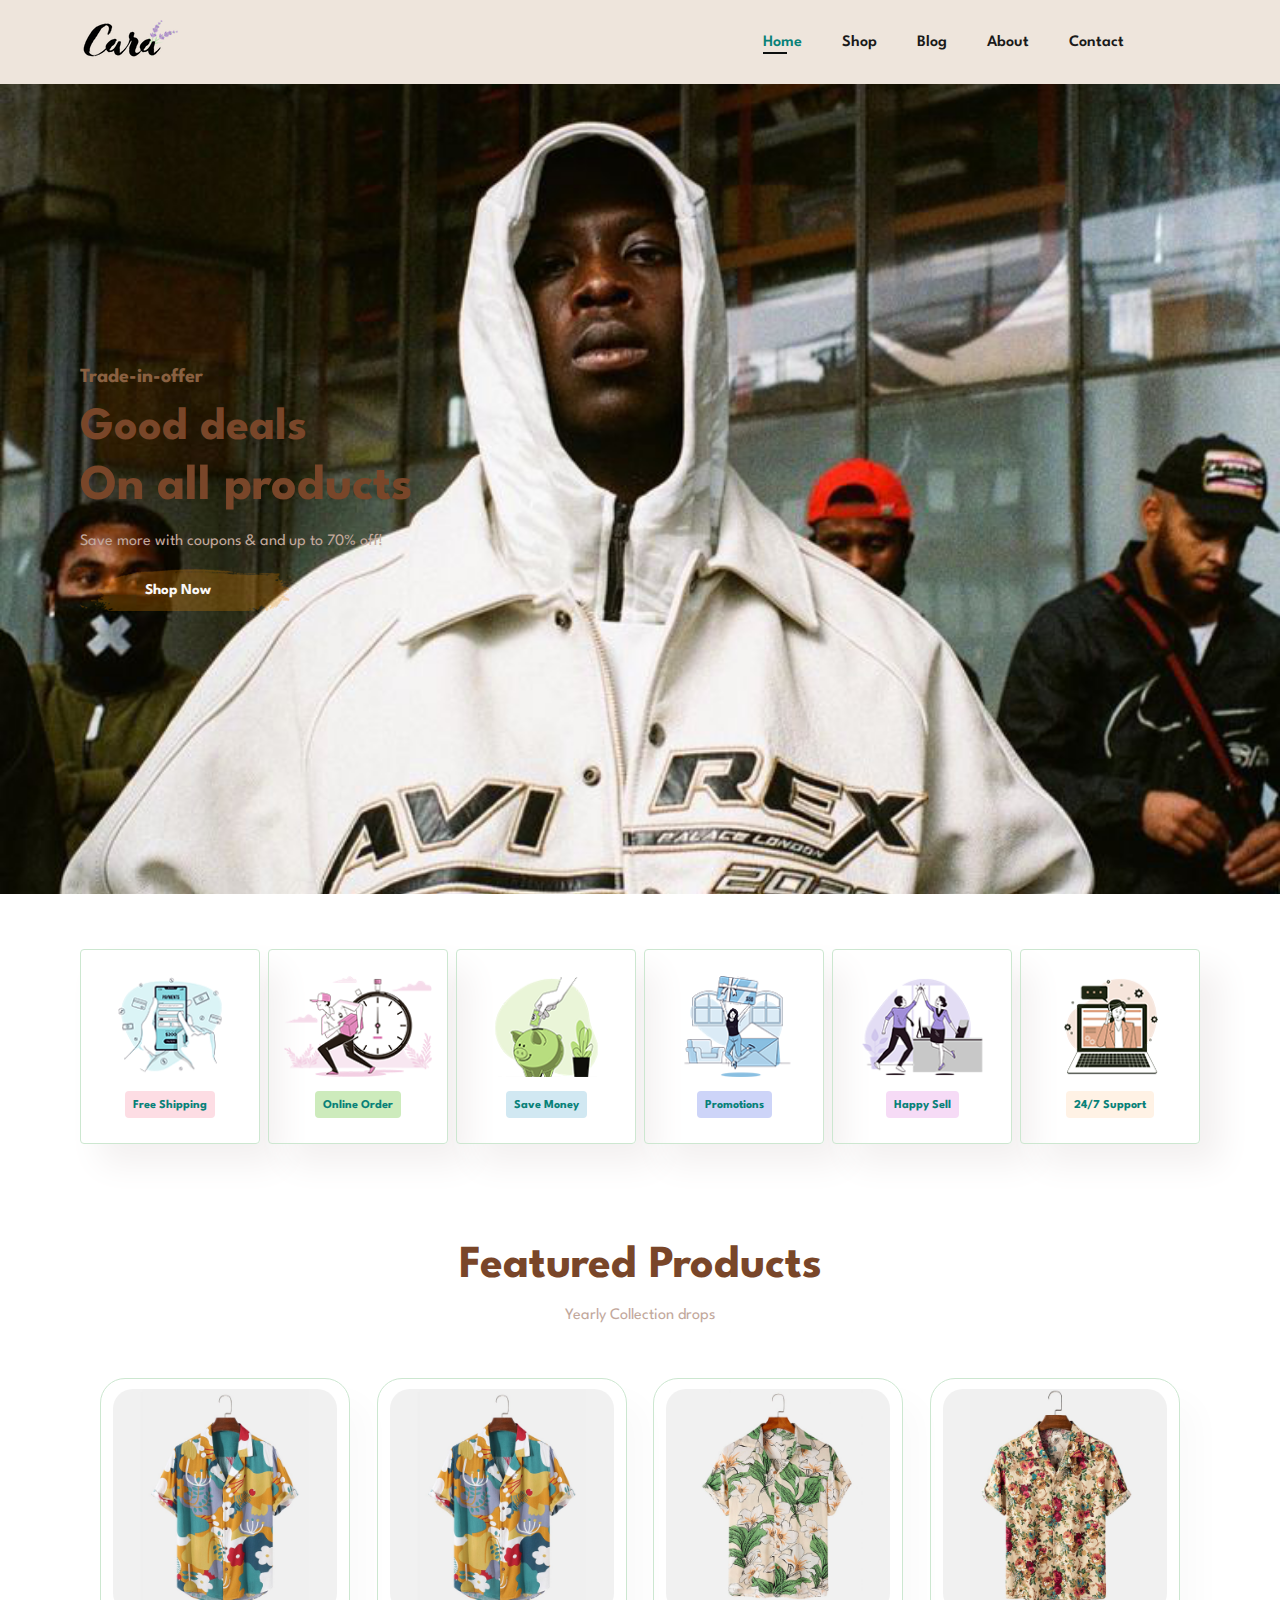
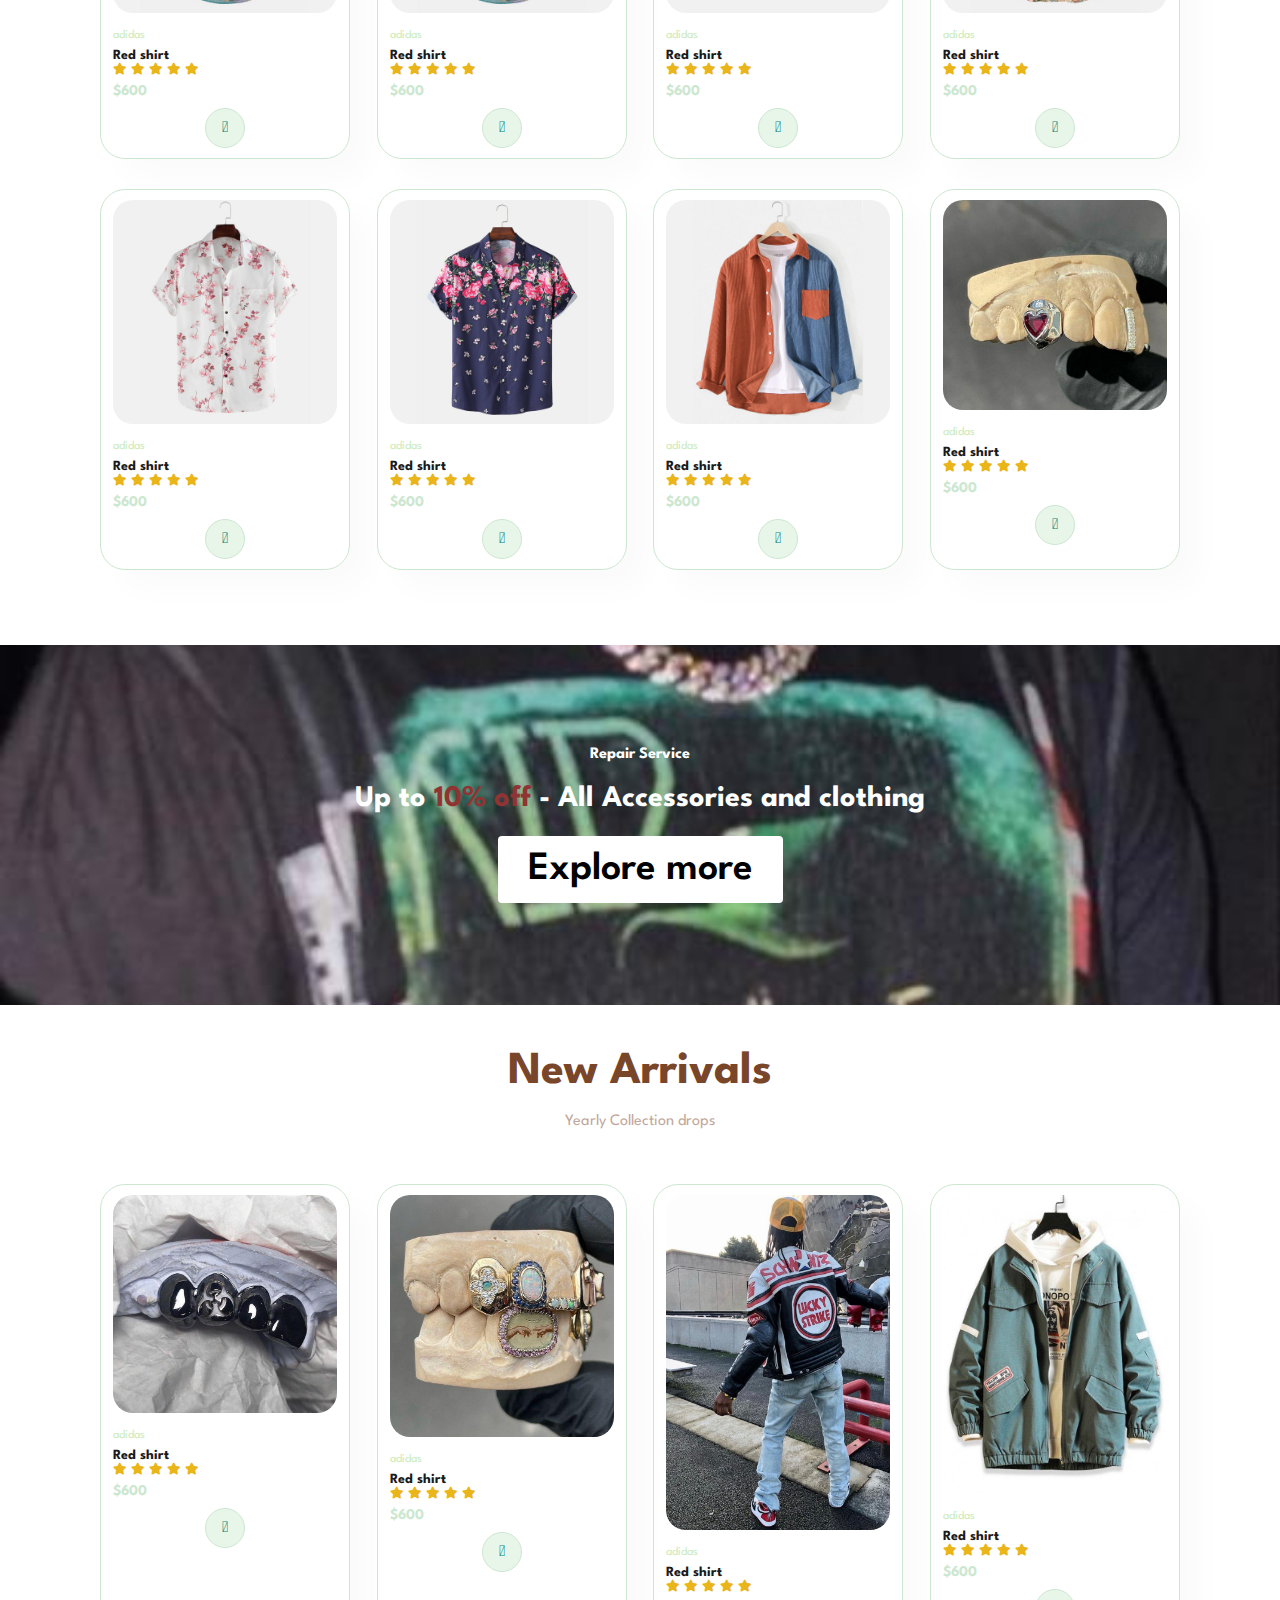
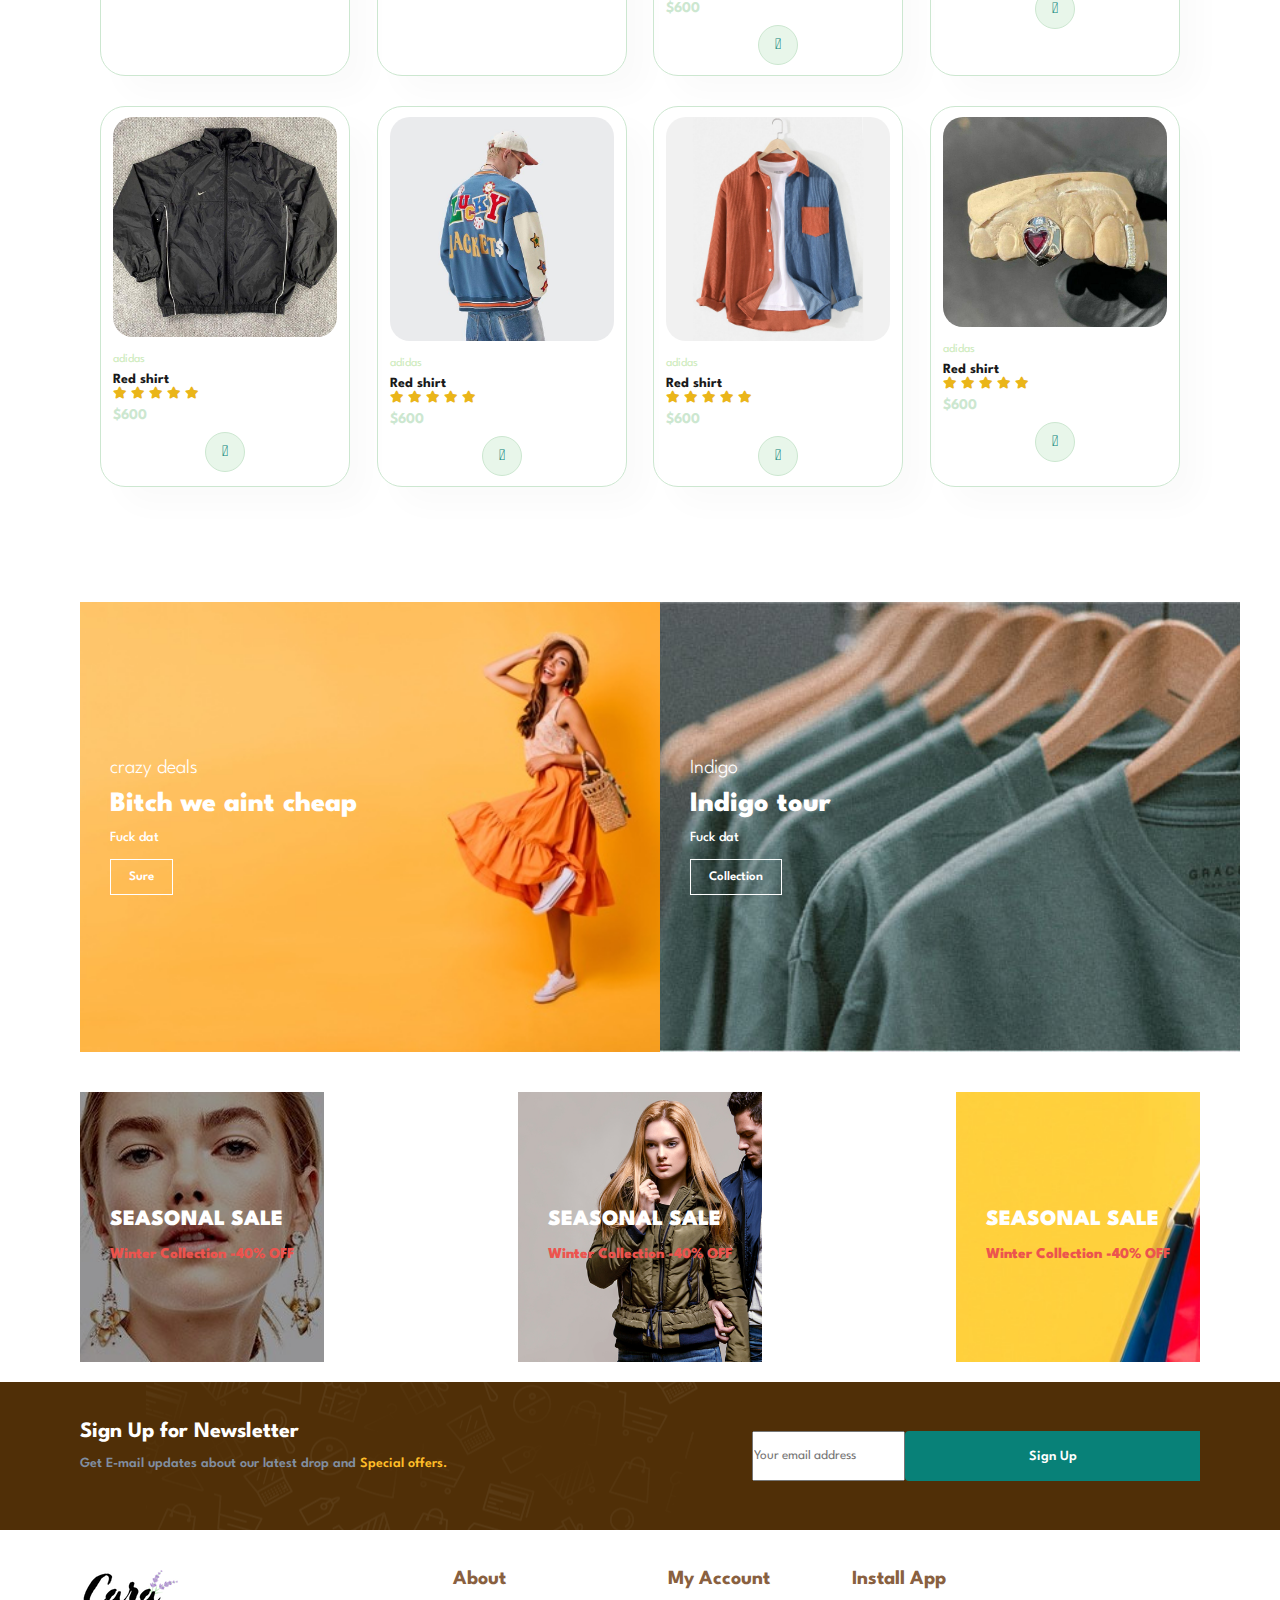
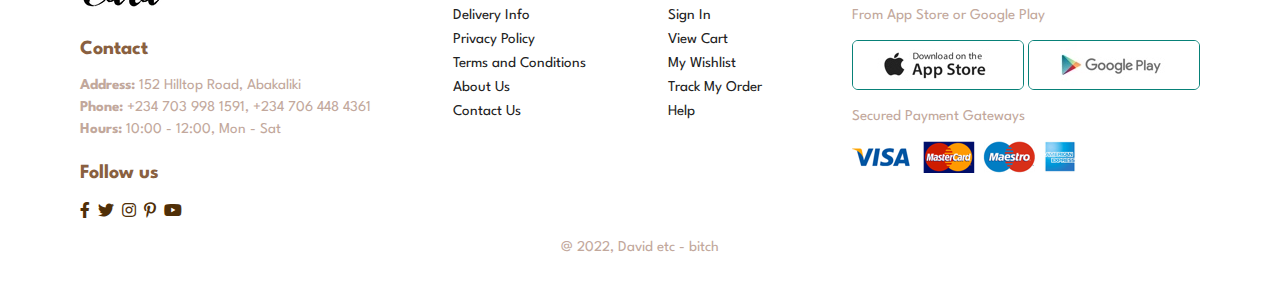
==== index.html @ c25cd3a6 "Add files via upload" ====
<!DOCTYPE html>
<html lang="en">

<head>
<meta charset="UTF-8">
<meta http-equiv="X-UA-Compatible" content="IE=edge">
<meta name="viewport" content="width=device-width, initial-scale=1.0">
<title>Gangstar Ecommmerce</title>
<link rel="stylesheet" href="https://pro.fontawesome.com/releases/v5.10.0/css/all.css" />

<link rel="stylesheet" href="style.css">
</head>

<body>

<section id="header">
    <a href="#"><img src="img/logo.png" class="logo" alt=""></a>

    <div>
        <ul id="navbar">
            <li><a class="active" href="index.html">Home</a></li>
            <li><a href="shop.html">Shop</a></li>
            <li><a href="blog.html">Blog</a></li>
            <li><a href="about.html">About</a></li>
            <li><a href="contact.html">Contact</a></li>
            <li><a href="cart.html"><i class="far fa-shopping-bag"></i></a></li>
            <a href="lg-bag" id="close"><i class="far fa-times"></i></a>
        </ul>
    </div>
    <div id="mobile">
        <a href="cart.html"><i class="far fa-shopping-bag"></i></a>
        <i id="bar" class="fas fa-outdent"></i>
    </div>
</section>

<section id="hero">
    <h4>Trade-in-offer</h4>
    <h2>Good deals</h2>
    <h1>On all products</h1>
    <p>Save more with coupons & and up to 70% off!</p>
    <button>Shop Now</button>
</section>

<section id="feature" class="section-p1">
    <div class="fe-box">
    <img src="img/features/f1.png" alt="">
        <h6>Free Shipping</h6>
    </div>
    <div class="fe-box">
        <img src="img/features/f2.png" alt="">
            <h6>Online Order</h6>
        </div>
        <div class="fe-box">
            <img src="img/features/f3.png" alt="">
                <h6>Save Money</h6>
            </div>
            <div class="fe-box">
                <img src="img/features/f4.png" alt="">
                    <h6>Promotions</h6>
                </div>
                <div class="fe-box">
                    <img src="img/features/f5.png" alt="">
                        <h6>Happy Sell</h6>
                    </div>
                    <div class="fe-box">
                        <img src="img/features/f6.png" alt="">
                            <h6>24/7 Support</h6>
                        </div>
                    
</section>

<section id="product1"  class="section-p1">
    <h2>Featured Products</h2>
    <p>Yearly Collection drops</p>
    <div class="pro-container">
        <div class="pro">
            <img src="img/products/f1.jpg" alt="">
            <div class="des">
                <span>adidas</span>
                <h5>Red shirt</h5>
                <div class="star">
                    <i class="fas fa-star"></i>
                    <i class="fas fa-star"></i>
                    <i class="fas fa-star"></i>
                    <i class="fas fa-star"></i>
                    <i class="fas fa-star"></i>
                </div>
                <h4>$600</h4>
            </div>
            <a href="#"><i class="fal fa-shopping-cart cart"></i></a>
        </div>
        <div class="pro">
            <img src="img/products/f1.jpg" alt="">
            <div class="des">
                <span>adidas</span>
                <h5>Red shirt</h5>
                <div class="star">
                    <i class="fas fa-star"></i>
                    <i class="fas fa-star"></i>
                    <i class="fas fa-star"></i>
                    <i class="fas fa-star"></i>
                    <i class="fas fa-star"></i>
                </div>
                <h4>$600</h4>
            </div>
            <a href="#"><i class="fal fa-shopping-cart cart"></i></a>
        </div>
        <div class="pro">
            <img src="img/products/f2.jpg" alt="">
            <div class="des">
                <span>adidas</span>
                <h5>Red shirt</h5>
                <div class="star">
                    <i class="fas fa-star"></i>
                    <i class="fas fa-star"></i>
                    <i class="fas fa-star"></i>
                    <i class="fas fa-star"></i>
                    <i class="fas fa-star"></i>
                </div>
                <h4>$600</h4>
            </div>
            <a href="#"><i class="fal fa-shopping-cart cart"></i></a>
        </div>
        <div class="pro">
            <img src="img/products/f3.jpg" alt="">
            <div class="des">
                <span>adidas</span>
                <h5>Red shirt</h5>
                <div class="star">
                    <i class="fas fa-star"></i>
                    <i class="fas fa-star"></i>
                    <i class="fas fa-star"></i>
                    <i class="fas fa-star"></i>
                    <i class="fas fa-star"></i>
                </div>
                <h4>$600</h4>
            </div>
            <a href="#"><i class="fal fa-shopping-cart cart"></i></a>
        </div>
        <div class="pro">
            <img src="img/products/f4.jpg" alt="">
            <div class="des">
                <span>adidas</span>
                <h5>Red shirt</h5>
                <div class="star">
                    <i class="fas fa-star"></i>
                    <i class="fas fa-star"></i>
                    <i class="fas fa-star"></i>
                    <i class="fas fa-star"></i>
                    <i class="fas fa-star"></i>
                </div>
                <h4>$600</h4>
            </div>
            <a href="#"><i class="fal fa-shopping-cart cart"></i></a>
        </div>
        <div class="pro">
            <img src="img/products/f5.jpg" alt="">
            <div class="des">
                <span>adidas</span>
                <h5>Red shirt</h5>
                <div class="star">
                    <i class="fas fa-star"></i>
                    <i class="fas fa-star"></i>
                    <i class="fas fa-star"></i>
                    <i class="fas fa-star"></i>
                    <i class="fas fa-star"></i>
                </div>
                <h4>$600</h4>
            </div>
            <a href="#"><i class="fal fa-shopping-cart cart"></i></a>
        </div>
        <div class="pro">
            <img src="img/products/f6.jpg" alt="">
            <div class="des">
                <span>adidas</span>
                <h5>Red shirt</h5>
                <div class="star">
                    <i class="fas fa-star"></i>
                    <i class="fas fa-star"></i>
                    <i class="fas fa-star"></i>
                    <i class="fas fa-star"></i>
                    <i class="fas fa-star"></i>
                </div>
                <h4>$600</h4>
            </div>
            <a href="#"><i class="fal fa-shopping-cart cart"></i></a>
        </div>
        <div class="pro">
            <img src="img/products/jew-3.jpg" alt="">
            <div class="des">
                <span>adidas</span>
                <h5>Red shirt</h5>
                <div class="star">
                    <i class="fas fa-star"></i>
                    <i class="fas fa-star"></i>
                    <i class="fas fa-star"></i>
                    <i class="fas fa-star"></i>
                    <i class="fas fa-star"></i>
                </div>
                <h4>$600</h4>
            </div>
            <a href="#"><i class="fal fa-shopping-cart cart"></i></a>
        </div>
    </div>
</section>

<section id="banner" class="section-m1">
<h4>Repair Service</h4>
<h2>Up to <span>10% off</span> - All Accessories and clothing</h2>
<button class="normal">Explore more</button>
</section>

<section id="product1"  class="section-p1">
    <h2>New Arrivals</h2>
    <p>Yearly Collection drops</p>
    <div class="pro-container">
        <div class="pro">
            <img src="img/products/jew-4.jpg" alt="">
            <div class="des">
                <span>adidas</span>
                <h5>Red shirt</h5>
                <div class="star">
                    <i class="fas fa-star"></i>
                    <i class="fas fa-star"></i>
                    <i class="fas fa-star"></i>
                    <i class="fas fa-star"></i>
                    <i class="fas fa-star"></i>
                </div>
                <h4>$600</h4>
            </div>
            <a href="#"><i class="fal fa-shopping-cart cart"></i></a>
        </div>
        <div class="pro">
            <img src="img/products/jew-5.jpg" alt="">
            <div class="des">
                <span>adidas</span>
                <h5>Red shirt</h5>
                <div class="star">
                    <i class="fas fa-star"></i>
                    <i class="fas fa-star"></i>
                    <i class="fas fa-star"></i>
                    <i class="fas fa-star"></i>
                    <i class="fas fa-star"></i>
                </div>
                <h4>$600</h4>
            </div>
            <a href="#"><i class="fal fa-shopping-cart cart"></i></a>
        </div>
        <div class="pro">
            <img src="img/products/jacket-2.jpeg" alt="">
            <div class="des">
                <span>adidas</span>
                <h5>Red shirt</h5>
                <div class="star">
                    <i class="fas fa-star"></i>
                    <i class="fas fa-star"></i>
                    <i class="fas fa-star"></i>
                    <i class="fas fa-star"></i>
                    <i class="fas fa-star"></i>
                </div>
                <h4>$600</h4>
            </div>
            <a href="#"><i class="fal fa-shopping-cart cart"></i></a>
        </div>
        <div class="pro">
            <img src="img/products/jacket-3.jpeg" alt="">
            <div class="des">
                <span>adidas</span>
                <h5>Red shirt</h5>
                <div class="star">
                    <i class="fas fa-star"></i>
                    <i class="fas fa-star"></i>
                    <i class="fas fa-star"></i>
                    <i class="fas fa-star"></i>
                    <i class="fas fa-star"></i>
                </div>
                <h4>$600</h4>
            </div>
            <a href="#"><i class="fal fa-shopping-cart cart"></i></a>
        </div>
        <div class="pro">
            <img src="img/products/jacket-4.jpeg" alt="">
            <div class="des">
                <span>adidas</span>
                <h5>Red shirt</h5>
                <div class="star">
                    <i class="fas fa-star"></i>
                    <i class="fas fa-star"></i>
                    <i class="fas fa-star"></i>
                    <i class="fas fa-star"></i>
                    <i class="fas fa-star"></i>
                </div>
                <h4>$600</h4>
            </div>
            <a href="#"><i class="fal fa-shopping-cart cart"></i></a>
        </div>
        <div class="pro">
            <img src="img/products/jacket-5.jpeg" alt="">
            <div class="des">
                <span>adidas</span>
                <h5>Red shirt</h5>
                <div class="star">
                    <i class="fas fa-star"></i>
                    <i class="fas fa-star"></i>
                    <i class="fas fa-star"></i>
                    <i class="fas fa-star"></i>
                    <i class="fas fa-star"></i>
                </div>
                <h4>$600</h4>
            </div>
            <a href="#"><i class="fal fa-shopping-cart cart"></i></a>
        </div>
        <div class="pro">
            <img src="img/products/f6.jpg" alt="">
            <div class="des">
                <span>adidas</span>
                <h5>Red shirt</h5>
                <div class="star">
                    <i class="fas fa-star"></i>
                    <i class="fas fa-star"></i>
                    <i class="fas fa-star"></i>
                    <i class="fas fa-star"></i>
                    <i class="fas fa-star"></i>
                </div>
                <h4>$600</h4>
            </div>
            <a href="#"><i class="fal fa-shopping-cart cart"></i></a>
        </div>
        <div class="pro">
            <img src="img/products/jew-3.jpg" alt="">
            <div class="des">
                <span>adidas</span>
                <h5>Red shirt</h5>
                <div class="star">
                    <i class="fas fa-star"></i>
                    <i class="fas fa-star"></i>
                    <i class="fas fa-star"></i>
                    <i class="fas fa-star"></i>
                    <i class="fas fa-star"></i>
                </div>
                <h4>$600</h4>
            </div>
            <a href="#"><i class="fal fa-shopping-cart cart"></i></a>
        </div>
    </div>
</section>

<section id="sm-banner" class="section-p1">
<div class="banner-box">
    <h4>crazy deals</h4>
    <h2>Bitch we aint cheap</h2>
    <span>Fuck dat</span>
    <button class="white">Sure</button>
</div>
<div class="banner-box banner-box2">
    <h4>Indigo</h4>
    <h2>Indigo tour </h2>
    <span>Fuck dat</span>
    <button class="white">Collection</button>
</div>
</section>

<section id="banner3">
    <div class="banner-box">
        <h2>SEASONAL SALE</h2>
        <h3>Winter Collection -40% OFF</h3>
    </div>
    <div class="banner-box banner-box2">
        <h2>SEASONAL SALE</h2>
        <h3>Winter Collection -40% OFF</h3>
    </div>
    <div class="banner-box banner-box3">
        <h2>SEASONAL SALE</h2>
        <h3>Winter Collection -40% OFF</h3>
    </div>
</section>

<section id="newsletter" class="section-p1 section-m1">
<div class="newstext">
    <h4>Sign Up for Newsletter</h4>
    <p>Get E-mail updates about our latest drop and <span>Special offers.</span></p>
</div>
<div class="form">
   <input type="text" placeholder="Your email address">
   <button class="normal">Sign Up</button>
</div>
</section>

<footer class="section-p1">
<div class="col">
    <img class="logo" src="img/logo.png" alt="">
    <h4>Contact</h4>
    <p><strong>Address: </strong> 152 Hilltop Road, Abakaliki</p>
    <p><strong>Phone: </strong>+234 703 998 1591, +234 706 448 4361</p>
    <p><strong>Hours: </strong> 10:00 - 12:00, Mon - Sat</p>
    <div class="follow">
        <h4>Follow us</h4>
        <div class="icon">
            <i class="fab fa-facebook-f"></i>
            <i class="fab fa-twitter"></i>
            <i class="fab fa-instagram"></i>
            <i class="fab fa-pinterest-p"></i>
            <i class="fab fa-youtube"></i>
        </div>
    </div>
</div>

<div class="col">
    <h4>About</h4>
    <a href="#">Delivery Info</a>
    <a href="#">Privacy Policy</a>
    <a href="#">Terms and Conditions</a>
    <a href="#">About Us</a>
    <a href="#">Contact Us</a>
</div>

<div class="col">
    <h4>My Account</h4>
    <a href="#">Sign In</a>
    <a href="#">View Cart</a>
    <a href="#">My Wishlist</a>
    <a href="#">Track My Order</a>
    <a href="#">Help</a>
</div>

<div class="col install">
    <h4>Install App</h4>
    <p>From App Store or Google Play</p>
    <div class="row">
        <img src="img/pay/app.jpg" alt="">
        <img src="img/pay/play.jpg" alt="">
    </div>
    <p>Secured Payment Gateways </p>
    <img src="img/pay/pay.png" alt="">
</div>

<div class="copyright">
    <p>@ 2022, David etc - bitch</p>
</div>
</footer>

    <script src="script.js"></script>
</body>


</html>
---- style.css ----
@import url('https://fonts.googleapis.com/css2?family=Spartan:wght@100;200;300;400;500;600;700;800;900&display=swap');
 * {
    margin: 0;
    padding: 0;
    box-sizing: border-box;
    font-family: 'Spartan', sans-serif;
 }

 h1 {
    font-size: 50px;
    line-height: 64px;
    color: rgb(121, 70, 41);
 }

h2{
    font-size: 46px;
    line-height: 54px;
    color: rgb(121, 70, 41);
}

h4{
font-size: 20px;
color: rgb(137, 96, 64);
}

h6{
    font-weight: 700;
    font-size: 12px;
}

p{
    font-size: 16px;
    color: #c2a89c;
    margin: 15px 0 20px 0;
}

.section-p1{
    padding: 40px 80px;
}

.section-m1{
    margin: 40 0;
}

body{
    width: 100%;
}

/* Header Start */

#header {
    display: flex;
    align-items: center;
    justify-content: space-between;
    padding: 20px 80px;
    background: #eee5dc;
    box-shadow: 0 5px 15px rgba(0, 0, 0, 0.06);
    z-index: 999;
    position: static;
    top: 0;
    left: 0;
}

#navbar {
    display: flex;
    align-items: center;
    justify-content: center;
}

#navbar li{
    list-style: none;
    padding: 0 20px;
    position: relative;
}

#navbar li a{
    text-decoration: none;
    font-size: 16px;
    font-weight: 600;
    color: #1a1a1a;
    transition: 0.3s ease;
}

#navbar li a:hover,
#navbar li a.active{
    color: #088178;
}

#navbar li a.active::after,
#navbar li a:hover::after{
    content: "";
    width: 30%;
    height: 2px;
    background: #0d100f;
    position: absolute;
    bottom: -4px;
    left: 20px;
}

#mobile{
    display: none;
    align-items: center;
}

#close{
    display: none;
}

/* Home Page */
#hero{
    background-image: url(img/banner.1.png);
    height: 90vh;
    width: 100%;
    background-size: cover;
    background-position: top 25% right 0%;
    padding: 0 80px;
    display: flex;
    flex-direction: column;
    align-items: flex-start;
    justify-content: center;
}
#hero h4{
    padding-bottom: 15px;
}
#hero h1{
    color: rgb(121, 70, 41);
}

#hero button{
    background-image: url("img/button.png");
    background-color: transparent;
    color: #f9f8f7;
    border: 0;
    padding: 14px 80px 14px 65px;
    background-repeat: no-repeat;
    font-weight: 700;
    cursor: pointer;
    font-size: 15px;
}

#feature{
    display: flex;
    align-items: center;
    justify-content: space-between;
    flex-wrap: wrap;
}

#feature .fe-box{
    width: 180px;
    text-align: center;
    padding: 25px 15px;
    box-shadow: 20px 20px 34px rgb(243, 240, 240);
    border: 1px solid #cce7d0;
    border-radius: 4px;
    margin: 15px 0;
}

#feature .fe-box:hover{
    box-shadow: 10px 10px 54px rgba(17, 17, 17, 0.963);
}

#feature .fe-box h6{
    display: inline-block;
    padding: 9px 8px 6px 8px;
    line-height: 1;
    border-radius: 4px;
    color: #088178;
    background-color: #fddde4;
}

#feature .fe-box img{
    width: 100%;
    margin-bottom: 10px;
}

#feature .fe-box:nth-child(2) h6{
    background-color: #cdebbc;
}

#feature .fe-box:nth-child(3) h6{
    background-color: #d1e8f2;
}

#feature .fe-box:nth-child(4) h6{
    background-color: #cdd4f8;
}

#feature .fe-box:nth-child(5) h6{
    background-color: #f6dbf6;
}

#feature .fe-box:nth-child(6) h6{
    background-color: #fff2e5;
}

#product1{
    text-align: center;
}

#product1 .pro{
    width: 23%;
    min-width: 250px;
    padding: 10px 12px;
    border: 1px solid #cce7d0;
    border-radius: 25px;
    cursor: pointer;
    box-shadow: 20px 20px 30px rgba(0, 0, 0, 0.02);
    margin: 15px 0;
    transition: 0.2s ease;
    position: relative;
}

#product1 .pro:hover{
    box-shadow: 20px 20px 30px rgba(0, 0, 0, 0.06);
}

#product1 .pro img{
    width: 100%;
    border-radius: 20px;
}

#product1 .pro .des{
    text-align: start;
    padding: 10px 0;
}

#product1 .pro .des span{
    color: #cdebbc;
    font-size: 12px;
}

#product1 .pro .des h5{
    padding-top: 7px;
    color: #1a1a1a;
    font-size: 14px; 
}

#product1 .pro .des i{
    font-size: 12px;
    color: rgb(234, 181, 25);
}

#product1 .pro .des h4{
    padding-top: 7px;
    font-size: 15px;
    font-weight: 700;
    color: #cce7d0;
}

#product1 .pro .cart{
    width: 40px;
    height: 40px;
    line-height: 40px;
    border-radius: 50px;
    background-color: #e8f6ea;
    font-weight: 500;
    color: #088178;
    border: 1px solid #cce7d0;
    position: 20px;
    bottom: 20px;
    right: 10px;
}

#product1 .pro-container{
    display: flex;
    justify-content: space-between;
    padding: 20px;
    flex-wrap: wrap;
}

#banner{
    display: flex;
    flex-direction: column;
    justify-content: center;
    align-items: center;
    text-align: center;
    background-image: url(img/banner/banner-\ 2.jpeg);
    width: 100%;
    height: 40vh;
    background-size: cover;
    background-position: center;
}

#banner h4{
    color: #fff;
    font-size: 16px;
}

#banner h2{
    color: #fff;
    font-size: 30px;
    padding: 10px 0;
}

#banner h2 span{
    color: rgb(144, 51, 51);
}

button.normal{
    font-size: 40px;
    font-weight: 600;
    padding: 15px 30px;
    color: #000;
    background-color: #fff;
    border-radius: 4px;
    border: none;
    outline: none;
    transition: 0.2s;
    cursor: pointer;
}

button.white{
    font-size: 13px;
    font-weight: 600;
    padding: 11px 18px;
    color: #fff;
    background-color: transparent;
    border: 1px solid #fff;
    outline: none;
    transition: 0.2s;
    cursor: pointer;
}

#banner button:hover{
    background-color: #088178;
    color: #fff;
}

#sm-banner .banner-box {
    display: flex;
    flex-direction: column;
    justify-content: center;
    align-items: flex-start;
    background-image: url(img/banner/b17.jpg);
    min-width: 580px;
    height: 50vh;
    background-size: cover;
    background-position: center;
    padding: 30px;
}

#sm-banner{
    display: flex;
    justify-content: space-between;
}

#sm-banner .banner-box2{
    background-image: url(img/banner/b10.jpg);
    align-self: flex-start;
}

#sm-banner h4{
    color: #fff;
    font-size: 20px;
    font-weight: 300;
}

#sm-banner h2{
    color: #fff;
    font-size: 28px;
    font-weight: 800;
}

#sm-banner span{
    color: #fff;
    font-size: 14px;
    font-weight: 500;
    padding-bottom: 15px;
}

#sm-banner .banner-box:hover button{
background: #088178;
border: 1px solid #088178;
}

#banner3{
    display: flex;
    justify-content: space-between;
    flex-wrap: wrap;
    padding: 0 80px;
}

#banner3 .banner-box{
    display: flex;
    flex-direction: column;
    justify-content: center;
    align-items: flex-start;
    background-image: url(img/banner/b7.jpg);
    min-width: 30px;
    height: 30vh;
    background-size: cover;
    background-position: center;
    padding: 30px;
    margin-bottom: 20px;
}

#banner3 .banner-box2{
    background-image: url(img/banner/b4.jpg);
}

#banner3 .banner-box3{
    background-image: url(img/banner/b16.jpg);
}


#banner3 h2{
    color: #fff;
    font-weight: 900;
    font-size: 22px;
}

#banner3 h3{
    color: #ec544e;
    font-weight: 800;
    font-size: 15px;
}

#newsletter{
    display: flex;
    justify-content: space-between;
    flex-wrap: wrap;
    align-items: center;
    background-image: url(img/banner/b14.png);
    background-repeat: no-repeat;
    background-position: 20% 30%;
    background-color: #502f07;
}

#newsletter h4{
    font-size: 22px;
    font-weight: 700;
    color: #fff;
}

#newsletter p{
    font-size: 14px;
    font-weight: 600;
    color: #818ea0;
}

#newsletter p span {
    color: #ffbd27;
}

#newsletter .form {
    display: flex;
    width: 40%;
}

#newsletter .normal {
    height: 3.125rem;
    padding: 0 1.25em;
    font-size: 14px;
    width: 100%;
    border: 1px solid transparent;
    border-radius: 4px;
    outline: none;
    border-top-right-radius: 0;
    border-bottom-right-radius: 0;
 }

#newsletter button {
    background-color: #088178;
    color: #fff;
    white-space: nowrap;
    border-top-left-radius: 0;
    border-bottom-left-radius: 0;
}

footer{
    display: flex;
    flex-wrap: wrap;
    justify-content: space-between;
}

footer .col{
    display: flex;
    flex-direction: column;
    align-items: flex-start;
    margin-bottom: 20px;
}

footer .logo{
    margin-bottom: 30px;
}

footer h4{
    font-size: 20px;
    padding-bottom: 20px;
}

footer p{
    font-size: 15px;
    margin: 0 0 8px 0;
}

footer a{
    font-size: 15px;
    text-decoration: none;
    color: #222;
    margin-bottom: 10px;
}

footer .follow{
    margin-top: 20px;
}

footer .follow i{
    color: #502f07;
    padding-right: 4px;
    cursor: pointer;
}

footer .install .row img{
    border: 1px solid #088178;
    border-radius: 6px;
}

footer .install img{
    margin: 10px 0 15px 0;
}

footer .follow i:hover,
footer a:hover{
    color: #088178;
}

footer .copyright{
    width: 100%;
    text-align: center;
}



/* Shop Page */
#page-header{
    background-image: url(img/banner/b1.jpg);
    width: 100%;
    height: 40vh;
    background-size: cover;
    display: flex;
    justify-content: center;
    text-align: center;
    flex-direction: column;
    padding: 14px;
}

#page-header h2,
#page-header p{
color: #fff;
}

#pagination{
    text-align: center;
}

#pagination a{
    text-decoration: none;
    background-color: #502f07;
    padding: 15px 20px;
    border-radius: 4px;
    color: #fff;
    font-weight: 600;
}

#pagination a i{
    font-size: 16px;
    font-weight: 600;
}

/* Single Product */

#prodetails{
    display: flex;
    margin-top: 20px;
}

#prodetails .single-pro-image{
    width: 40%;
    margin-right: 50px;
}

.small-img-group{
    display: flex;
    justify-content: space-between;
}

.small-img-col{
    flex-basis: 24%;
    cursor: pointer;
}

#prodetails .single-pro-details{
    width: 50%;
    padding-top: 30px;
}

#prodetails .single-pro-details h4{
    padding: 40px 0 20px 0;
}

#prodetails .single-pro-details h2{
    font-size: 26px;
}

#prodetails .single-pro-details select{
    display: block;
    padding: 5px 10px;
    margin-bottom: 10px;
}

#prodetails .single-pro-details input{
    width: 50px;
    height: 47px;
    padding: 10px;
    font-size: 16px;
    margin-right: 10px;
}

#prodetails .single-pro-details input:focus{
    outline: none;
}


#prodetails .single-pro-details button{
    background: #502f07;
    color: #fff;
}

#prodetails .single-pro-details span {
    line-height: 25px;
}
/* Blog Page */
#page-header.blog-header{
    background-image: url("img/banner/b19.jpg");
}

#blog{
    padding: 150px 150px 0 150px;
}
#blog .blog-box{
    display: flex;
    align-items: center;
    width: 100%;
    position: relative;
    padding-bottom: 90px;
}
#blog .blog-img{
    width: 50%;
    margin-right: 40px;
}
#blog img{
    width: 100%;
    height: 300px;
    object-fit: cover;
}

#blog .blog-details{
    width: 50%;
}   
#blog .blog-details a{
    text-decoration: none;
    font-size: 11px;
    color: #000;
    font-weight: 700;
    position: relative;
    transition: 0.3s;
} 
#blog .blog-details a::after{
    content: "";
    width: 50px;
    height: 1px;
    background-color: #000;
    position: absolute;
    top: 4px;
    right: -60px;
}

#blog .blog-details a:hover{
    color: #502f07;
}

#blog  .blog-details a:hover::after{
    background-color: #502f07;
}

#blog .blog-box h1{
    position: absolute;
    top: -40px; 
    left: 0;
    font-size: 70px;
    font-weight: 700;
    color: #c2cbce;
    z-index: -9;
    color: #502f07;
}


/* About Page*/
#page-header .about-header{
    background-image: url("img/about/banner.png");
}
#about-head{
    display: flex;
    align-items: center;
}
#about-head img{
    width: 50%;
    height: auto;
}
#about-head div{
    padding-left: 40px;
}
#about-app{
    text-align: center;
}
#about-app .video{
    width: 70%;
    height: 100%;
    margin: 30px auto 0 auto;
}
#about-app .video video{
    width: 100%;
    height: 100%;
    border-radius: 20px;
}

/* Contact Page*/

#contact-details{
    display: flex;
    align-items: center;
    justify-content: space-between;
}

#contact-details .details{
    width: 40%;
}

#contact-details .details span,
#form-details form span{
    font-size: 12px;
}

#contact-details .details h2,
#form-details form h2{
    font-size: 26px;
    line-height: 35px;
    padding: 20px 0;
}

#contact-details .details h3{
    font-size: 16px;
    padding-bottom: 15px;
}

#contact-details .details li{
    list-style: none;
    display: flex;
    padding: 10px 0;
}

#contact-details .details li i{
    font-size: 14px;
    padding-right: 22px;
}

#contact-details .details li p{
    margin: 0;
    font-size: 14px;
}

#contact-details .map{
    width: 55%;
    height: 400px;
}

#contact-details .map iframe{
    width: 100%;
    height: 100%;
}

#form-details{
    display: flex;
    justify-content: space-between;
    margin: 30px;
    padding: 80px;
    border: 1px solid #e1e1e1;
}

#form-details form {
    width: 65%;
    display: flex;
    flex-direction: column;
    align-items: flex-start;
} 

#form-details form input,
#form-details form textarea{
    width: 100%;
    padding: 12px 15px;
    outline: none;
    margin-bottom: 20px;
    border: 1px solid #e1e1e1;
}

#form-details form button{
    font-size: 16px;
    background-color: #502f07;
    color: #e1e1e1;
}

 #form-details .people div{
    padding-bottom: 25px;
    display: flex;
    align-items: flex-start;
 }

 #form-details .people div img{
    width: 65px;
    height: 65px;
    object-fit: cover;
    margin-right: 15px;
 }

 #form-details .people div p{
    margin: 0;
    font-size: 13px;
    line-height: 25px;
 }
 
 #form-details .people div p span{
    display: block;
    font-size: 16px;
    font-weight: 600;
    color: #000;
 }

/* Cart Page*/
#cart{
    overflow-x: auto;
}

#cart table{
    width: 100%;
    border-collapse: collapse;
    table-layout: fixed;
    white-space: nowrap;
}

#cart table img{
    width: 90px;
}

#cart table td:nth-child(1){
    width: 100px;
    text-align: center;
}

#cart table td:nth-child(2){
    width: 150px;
    text-align: center;
}

#cart table td:nth-child(3){
    width: 250px;
    text-align: center;
}

#cart table td:nth-child(4),
#cart table td:nth-child(5),
#cart table td:nth-child(6){
    width: 150px;
    text-align: center;
}

#cart table td:nth-child(5) input{
    width: 70px;
    padding: 10px 5px 10px 15px;
}

#cart table thead{
    border: 1px solid #e2e9e1;
    border-left: none;
    border-right: none;
}

#cart table thead td{
    font-weight: 700;
    text-transform: uppercase;
    font-size: 13px;
    padding: 18px 0;
}

#cart table tbody tr td{
    padding-top: 15px;
}

#cart table tbody td{
    font-size: 13px;
}

#cart-add{
    display: flex;
    flex-wrap: wrap;
    justify-content: space-between;
}

#coupon{
    width: 50%;
    margin-bottom: 30px;
}

 #coupon h3,
 #subtotal h3{
    padding-bottom: 16px;
}

 #coupon input{
    padding: 10px 20px;
    outline: none;
    width: 60%;
    margin-right: 10px;
    border: 1px solid #e2e9e1;
}

 #coupon button,
 #subtotal button{
    font-size: 16px;
    background-color: #502f07;
    color: #e1e1e1;
    padding: 12px 20px;
}

#subtotal{
    width: 50%;
    margin-bottom: 30px;
    border: 1px solid #e2e9e1;
    padding: 30px;
}

#subtotal table{
    border-collapse: collapse;
    width: 100%;
    margin-bottom: 20px;
}

#subtotal table td{
    width: 50%;
    border: 1px solid #e2e9e1;
    padding: 10px;
    font-size: 13px;
}


/* Start media query */

@media (max-width: 799px) {
    .section-p1{
        padding: 40px 40px;
    }
    #navbar {
        display: flex;
        flex-direction: column;
        align-items: flex-start;
        justify-content: flex-start;
        position: fixed;
        top: 0;
        right: -300px;
        height: 100vh;
        width: 300px;
        background-color: #e3e3e3;
        box-shadow: 0 40px 60px rgba(0, 0, 0, 0.1);
        padding: 80px 0 0 10px;
        transition: 0.3s;
    }
#navbar.active {
    right: 0px
}
    #navbar li {
        margin-bottom: 25px;
    }
    #mobile {
        display: flex;
        align-items: center;
    }
    #mobile i {
        color: #1a1a1a;
        font-size: 24px;
        padding-left: 20px;
    }
    #close {
        display: initial;
        position: absolute;
        top: 30px;
        left: 30px;
        color: #222;
        font-size: 24px;
    }
    #lg-bag {
        display: none;
    }
    #hero {
        height: 70vh;
        padding: 0 80px;
        background-position: top 30% right 30%;
    }
    #feature {
        justify-content: center;
    }
    #feature .fe-box {
        margin: 15px 15px;
    }
    #product1 .pro-container {
        justify-content: center;
    }
    #product1 .pro {
        margin: 15px;
    }
    #banner {
        height: 20vh;
    }
    #sm-banner .banner-box {
        min-width: 100%;
        height: 30vh;
    }
    #banner3 {
        padding: 0 40px;
    }
    #banner3 .banner-box {
        min-width: 28%;
    }
    #newsletter .form {
        width: 70%;
    }

    /* Contact page  */
    #form-details {
        padding: 40px;
    }

    #form-details form {
        width: 50%;
    }
}

@media (max-width: 477px) {
    .section-p1 {
        padding: 20px;
    }  
    #header {
        padding: 10px 30px;
    }
    h1 {
        font-size: 38px;
    }
    h2 {
        font-size: 32px;
    }
    #hero {
        padding: 0 20px;
        background-position: 55%;
    }
    #feature {
        justify-content: space-between;
    }
    #feature .fe-box {
        width: 155px;
        margin: 0 0 15px 0;
    }
    #product1 .pro {
        width: 100%;
    }
    #banner {
        height: 40vh;
    }
    #sm-banner .banner-box {
        height: 40vh;
    }
    #sm-banner .banner-box2 {
        margin-top: 20px;
    }
    #banner3 {
        padding: 0 20px;
    }
    #banner3 .banner-box {
        width: 100%;
    }
    #newsletter {
       padding: 40px 20px;
    }
    #newsletter .form {
        width: 100%;
    }
    footer .copyright {
        text-align: start;
    }

    /* Single produce */
    #prodetails{
        display: flex;
        flex-direction: column;
    }
    #prodetails .single-pro-image{
        width: 100%;
        margin-right: 0px;
    }
    #prodetails .single-pro-details{
        width: 100%;
    }
    /* Blog page */
    #blog {
        padding: 100px 20px 0 20px;
    }
    #blog .blog-box {
        display: flex;
        flex-direction: column;
        align-items: flex-start;
    }
    #blog .blog-img {
        width: 100%;
        margin-right: 0px;
        margin-bottom: 30px;
    }
    #blog.blog-details {
        width: 100%;
    }

    /* About page */

    #about-head{
        flex-direction: column;
    }
    #about-head img {
        width: 100%;
        margin-bottom: 20px;
    }
    #about-head div {
        padding-left: 0px;
    }
    #about-app .video {
        width: 100%;
        }

        /* contact page */
        #contact-details {
            flex-direction: column;
        }
        #contact-details {
        width: 100%;
        margin-bottom: 30px;
        }
        #contact-details .map {
            width: 100%;
        }
        #form-details {
            margin: 10px;
            padding: 30px 1px;
            flex-wrap: wrap;
        }
        #form-details form {
            width: 100%;
            margin-bottom: 30px;
        }

        /* cart page */
        #cart-add {
            flex-direction: column;
        }
        #coupon {
            width: 100%;
        }
        #subtotal {
            width: 100%;
            padding: 20px;
        }
}
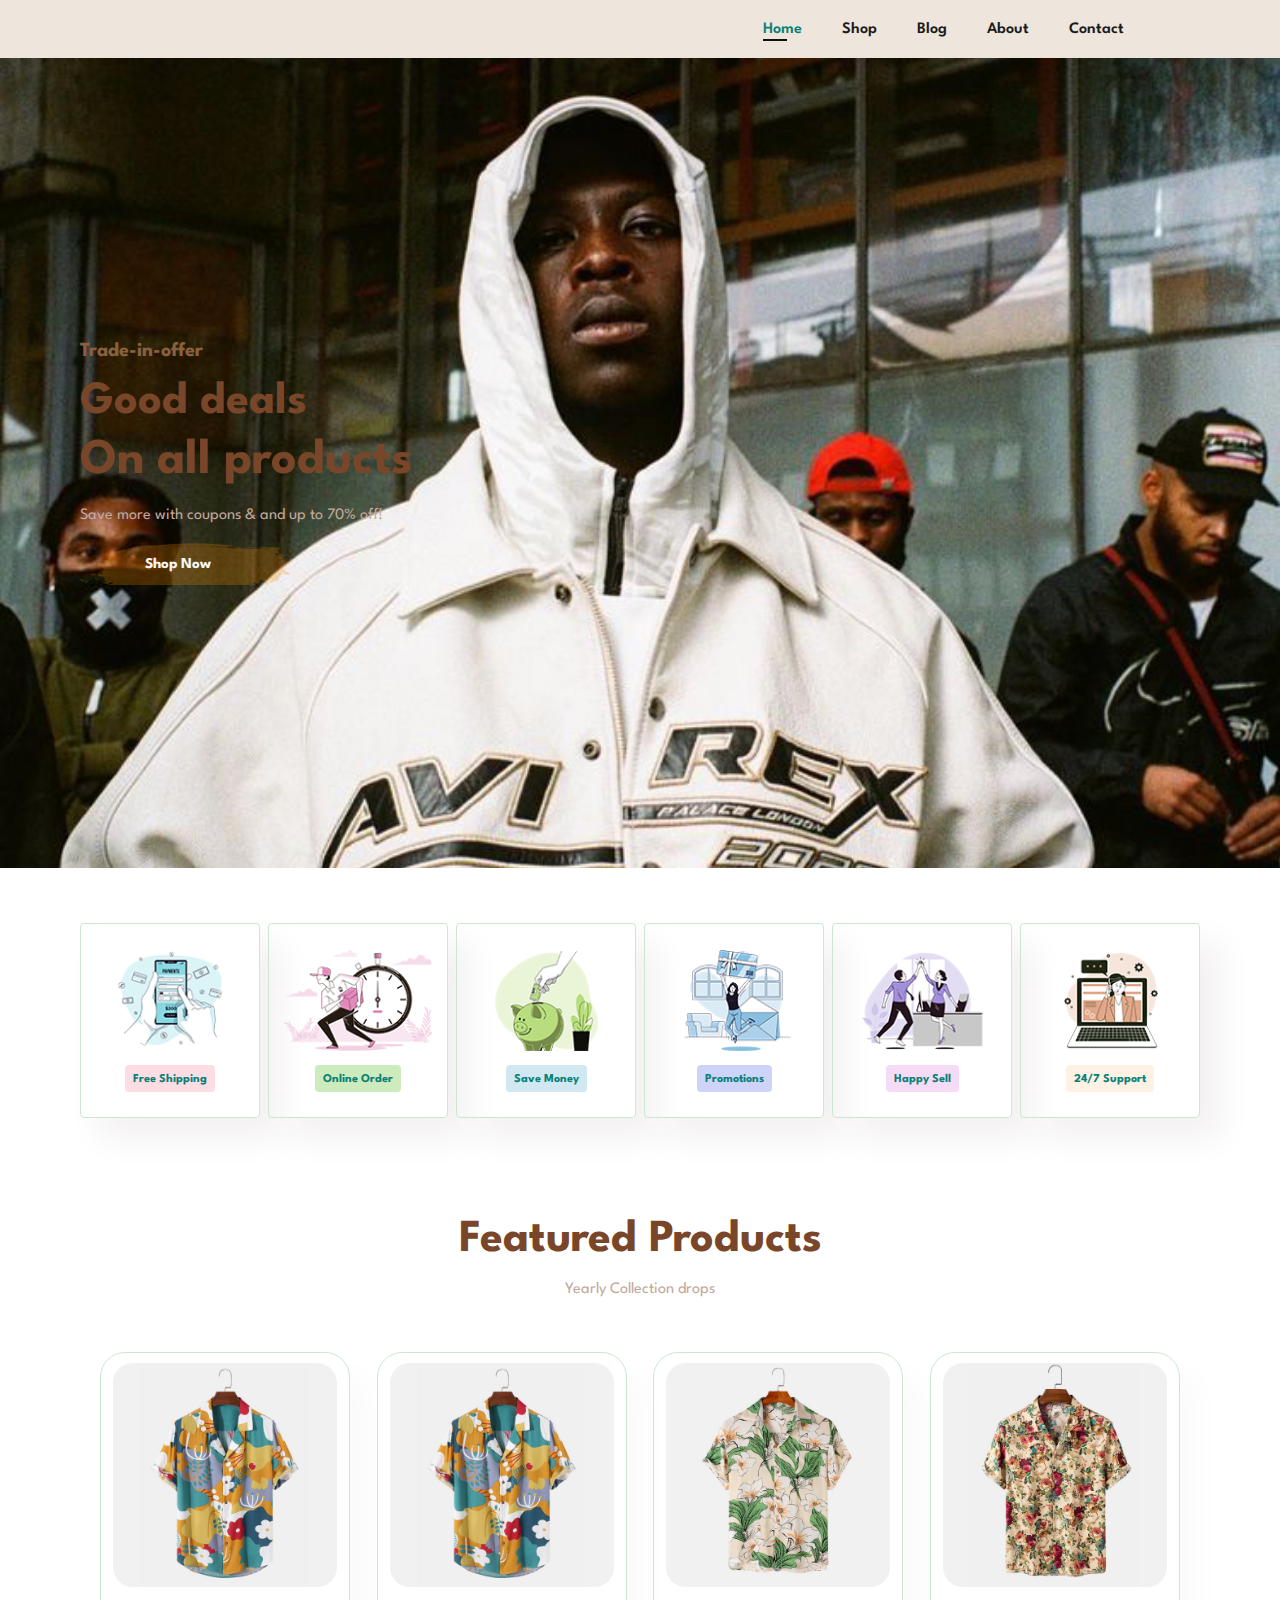
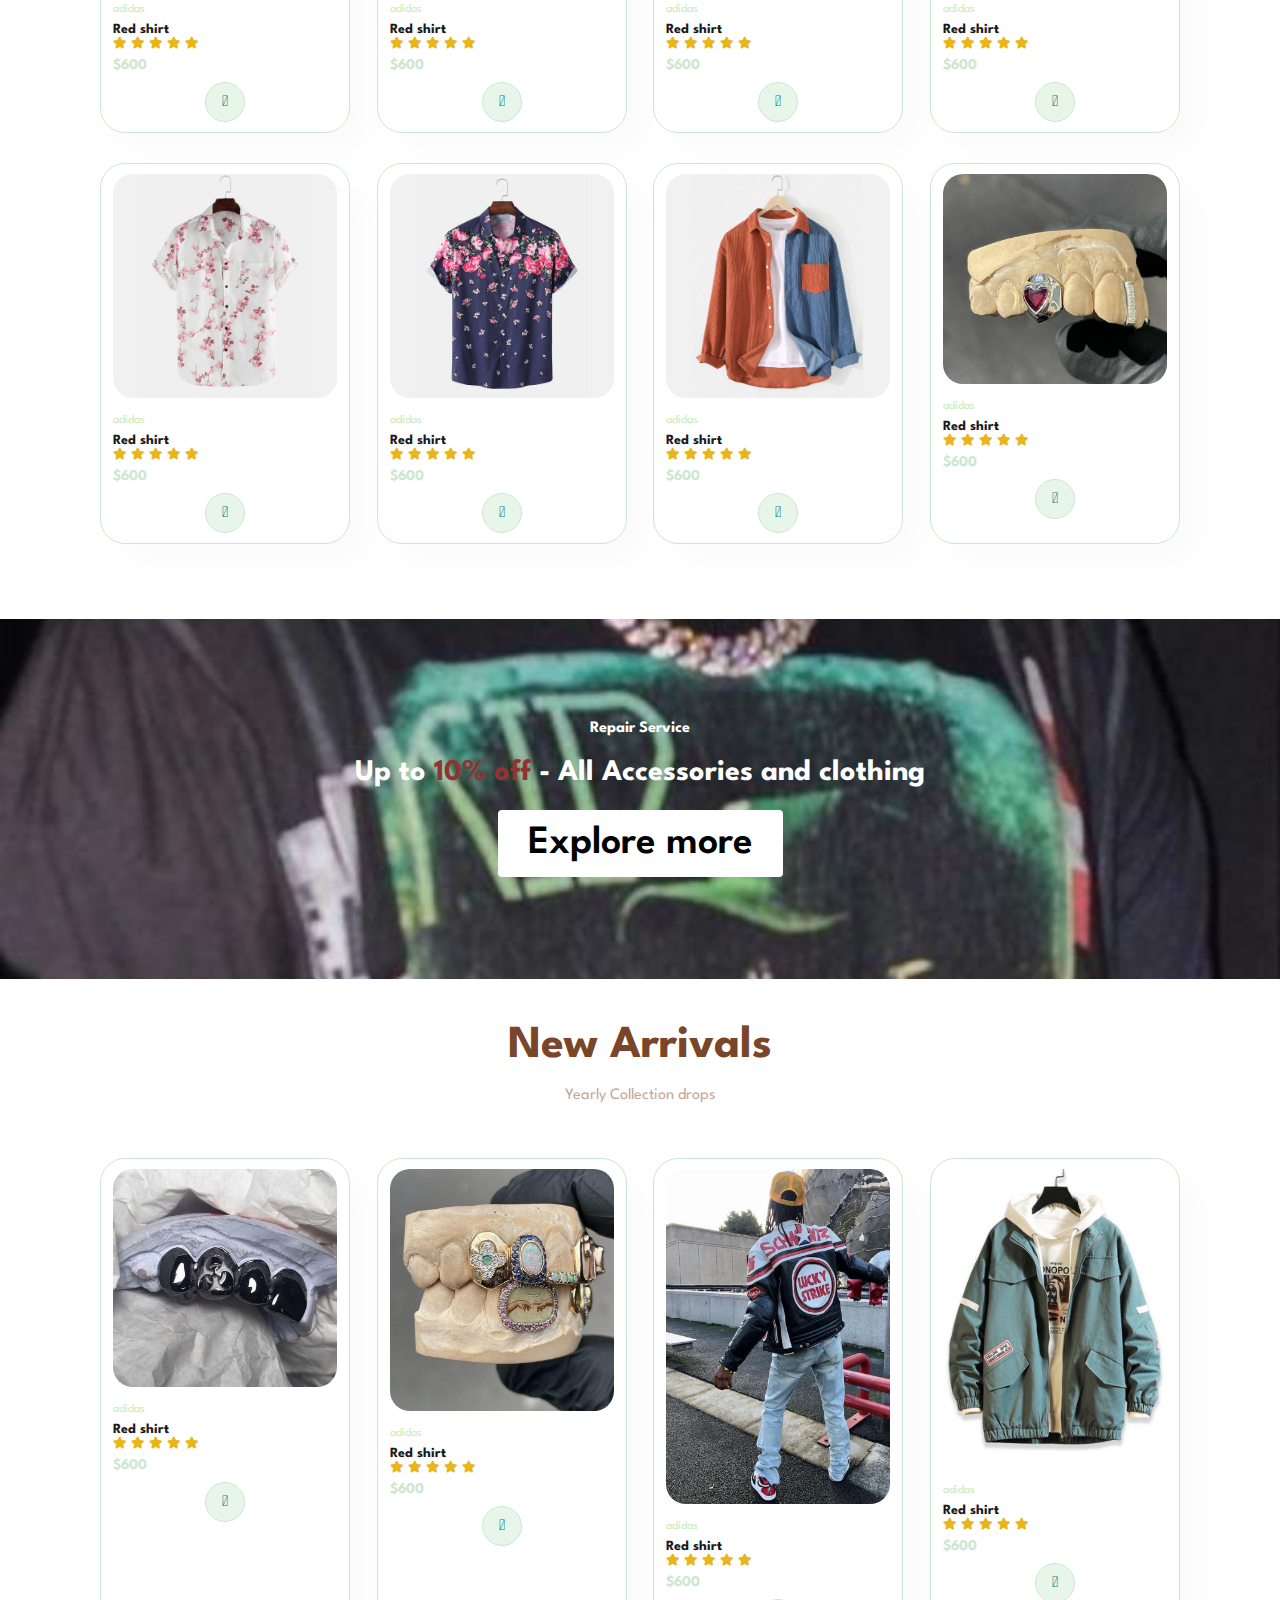
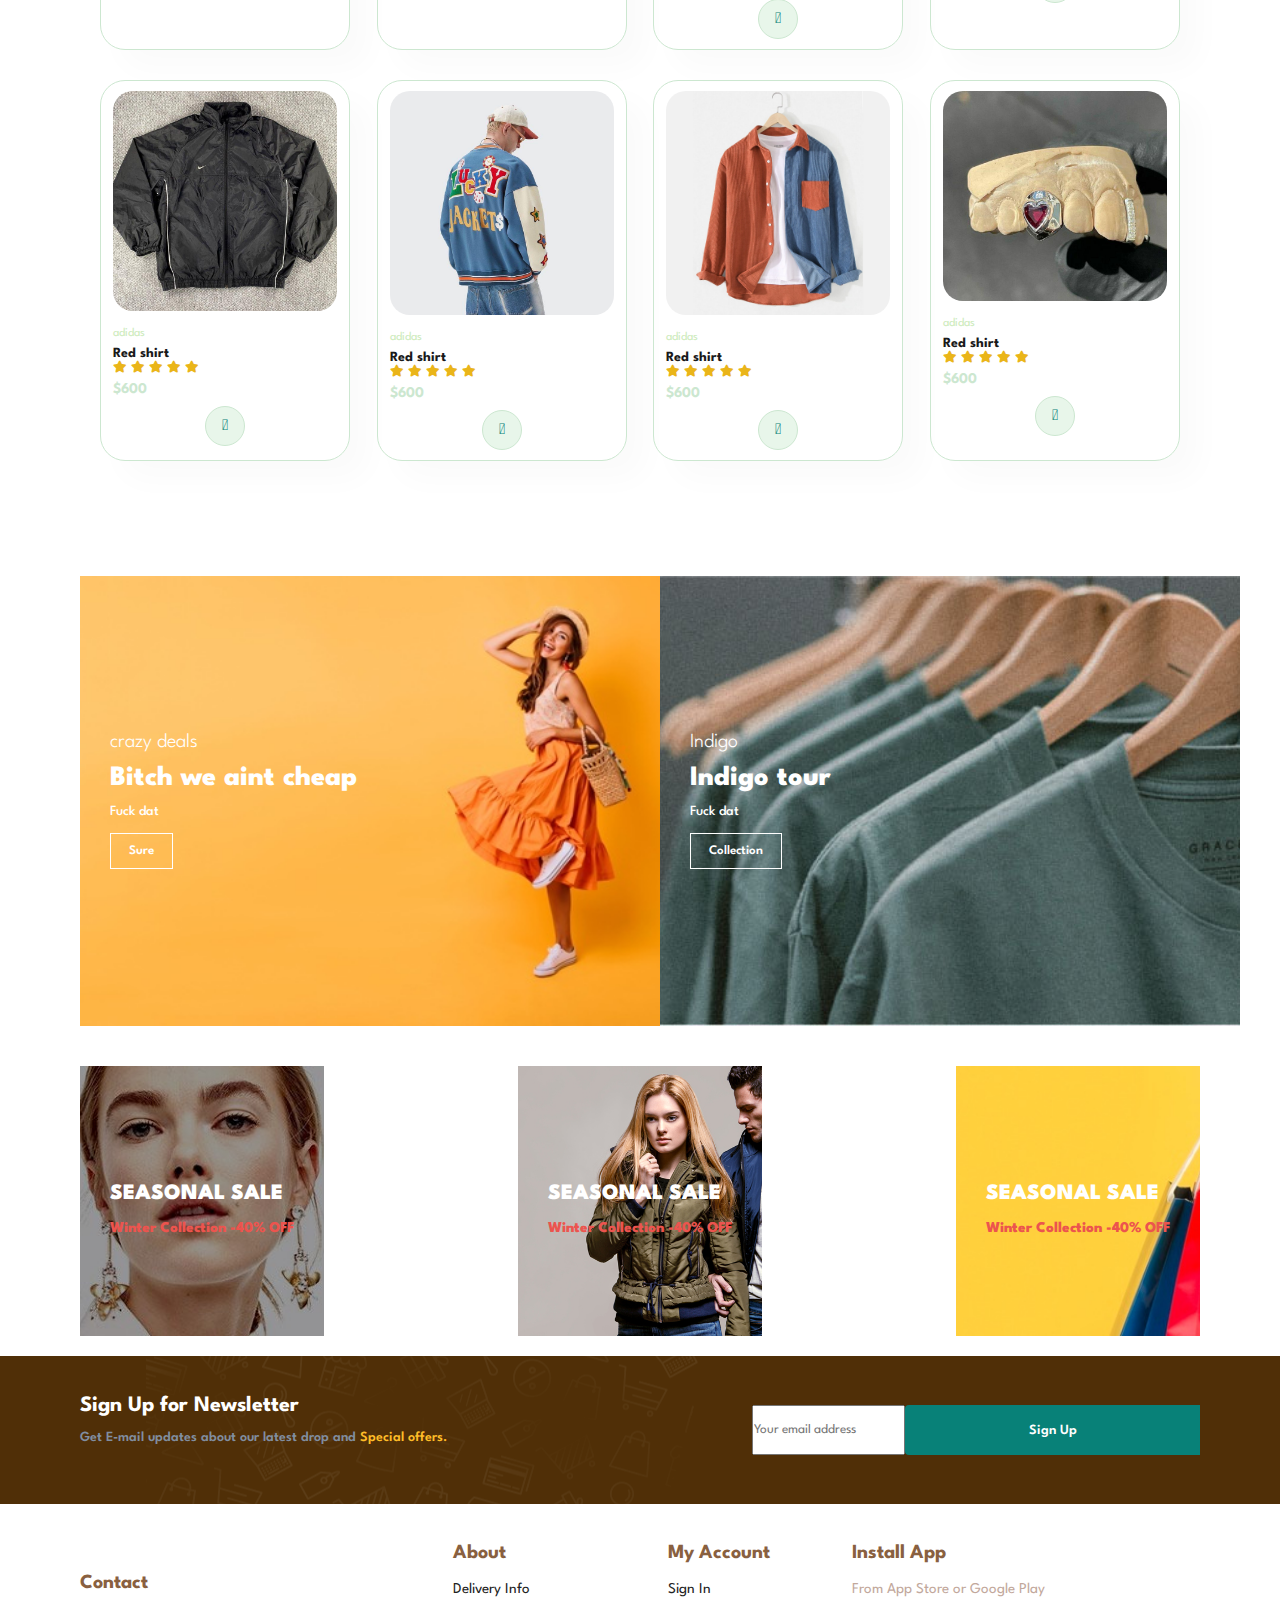
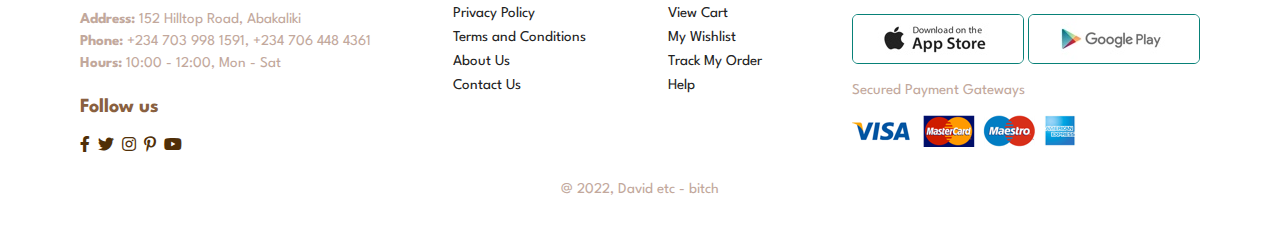
==== commit 453feaf9: "Add files via upload" ====
--- a/index.html
+++ b/index.html
@@ -14,7 +14,7 @@
 <body>
 
 <section id="header">
-    <a href="#"><img src="img/logo.png" class="logo" alt=""></a>
+    <a href="#"><img src="img/logo.png.png" class="logo" alt=""></a>
 
     <div>
         <ul id="navbar">
@@ -388,7 +388,7 @@
 
 <footer class="section-p1">
 <div class="col">
-    <img class="logo" src="img/logo.png" alt="">
+    <img class="logo" src="img/logo.png.png" alt="">
     <h4>Contact</h4>
     <p><strong>Address: </strong> 152 Hilltop Road, Abakaliki</p>
     <p><strong>Phone: </strong>+234 703 998 1591, +234 706 448 4361</p>
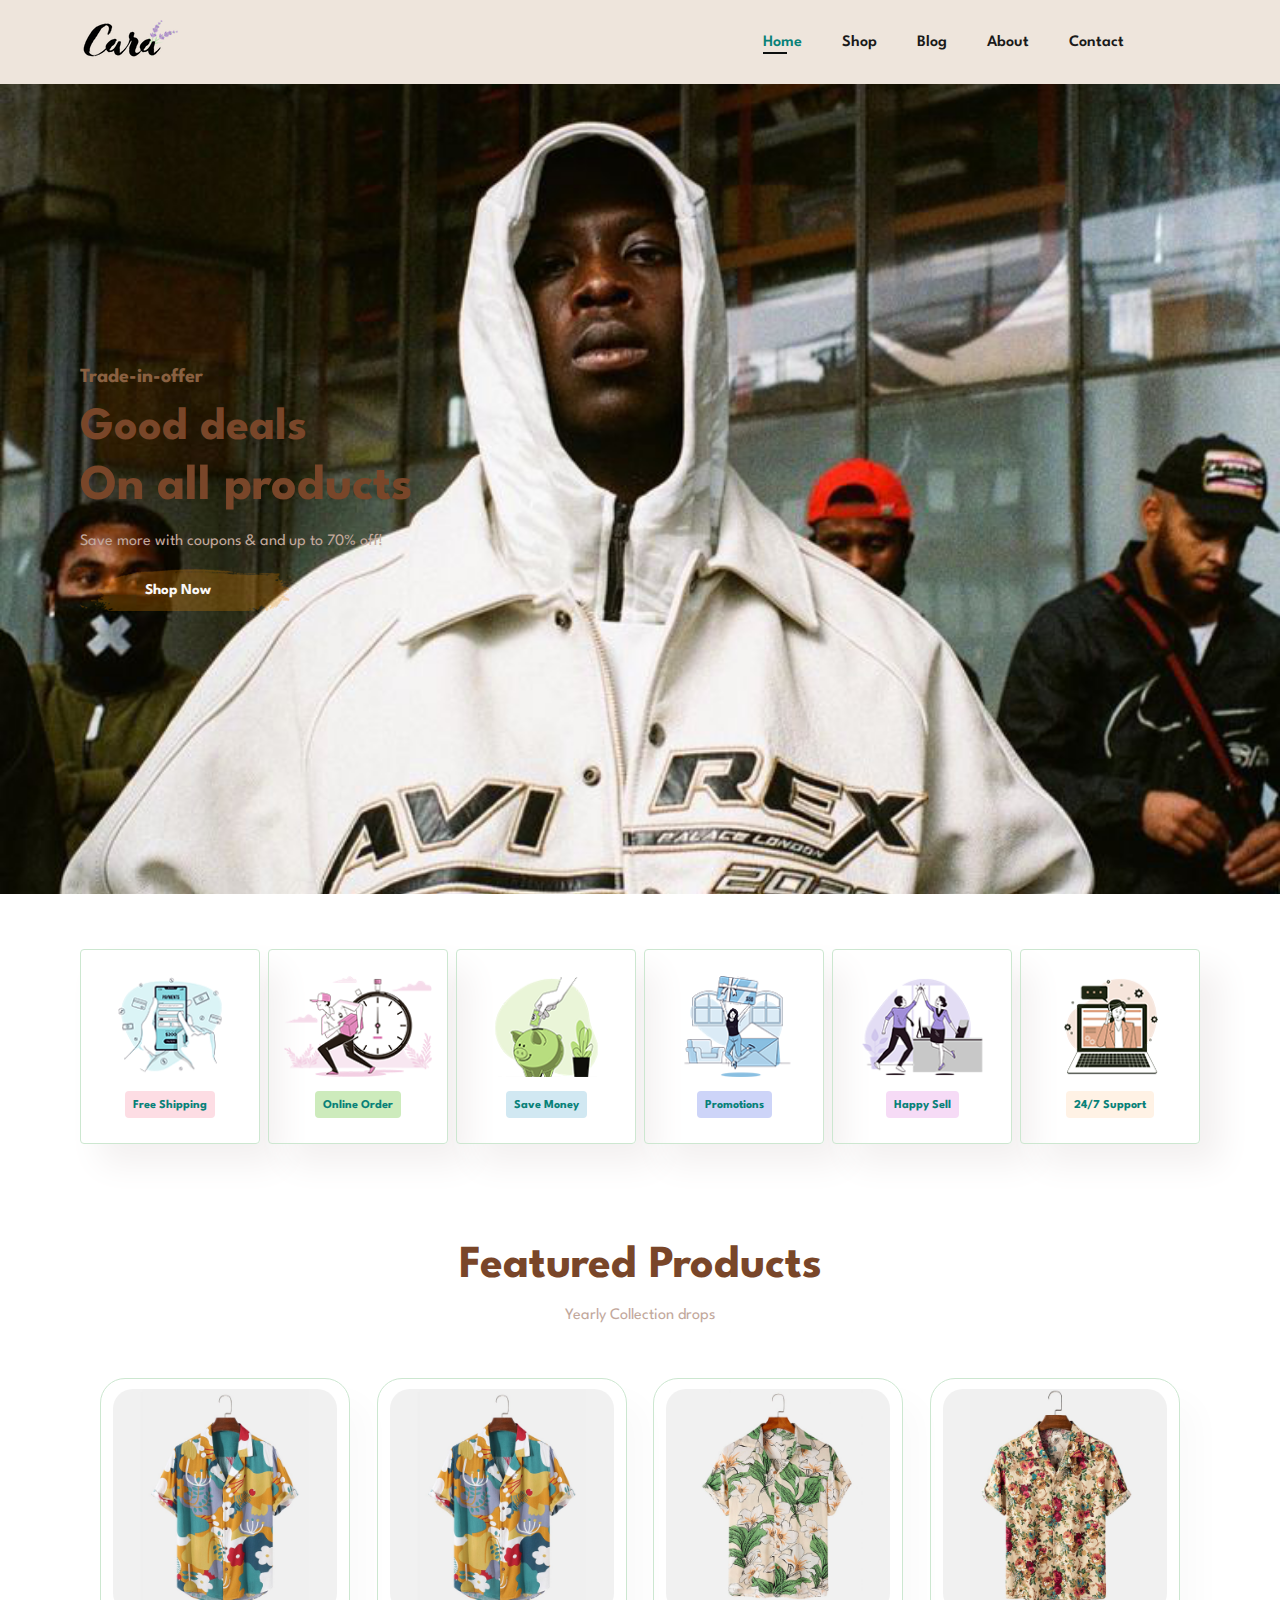
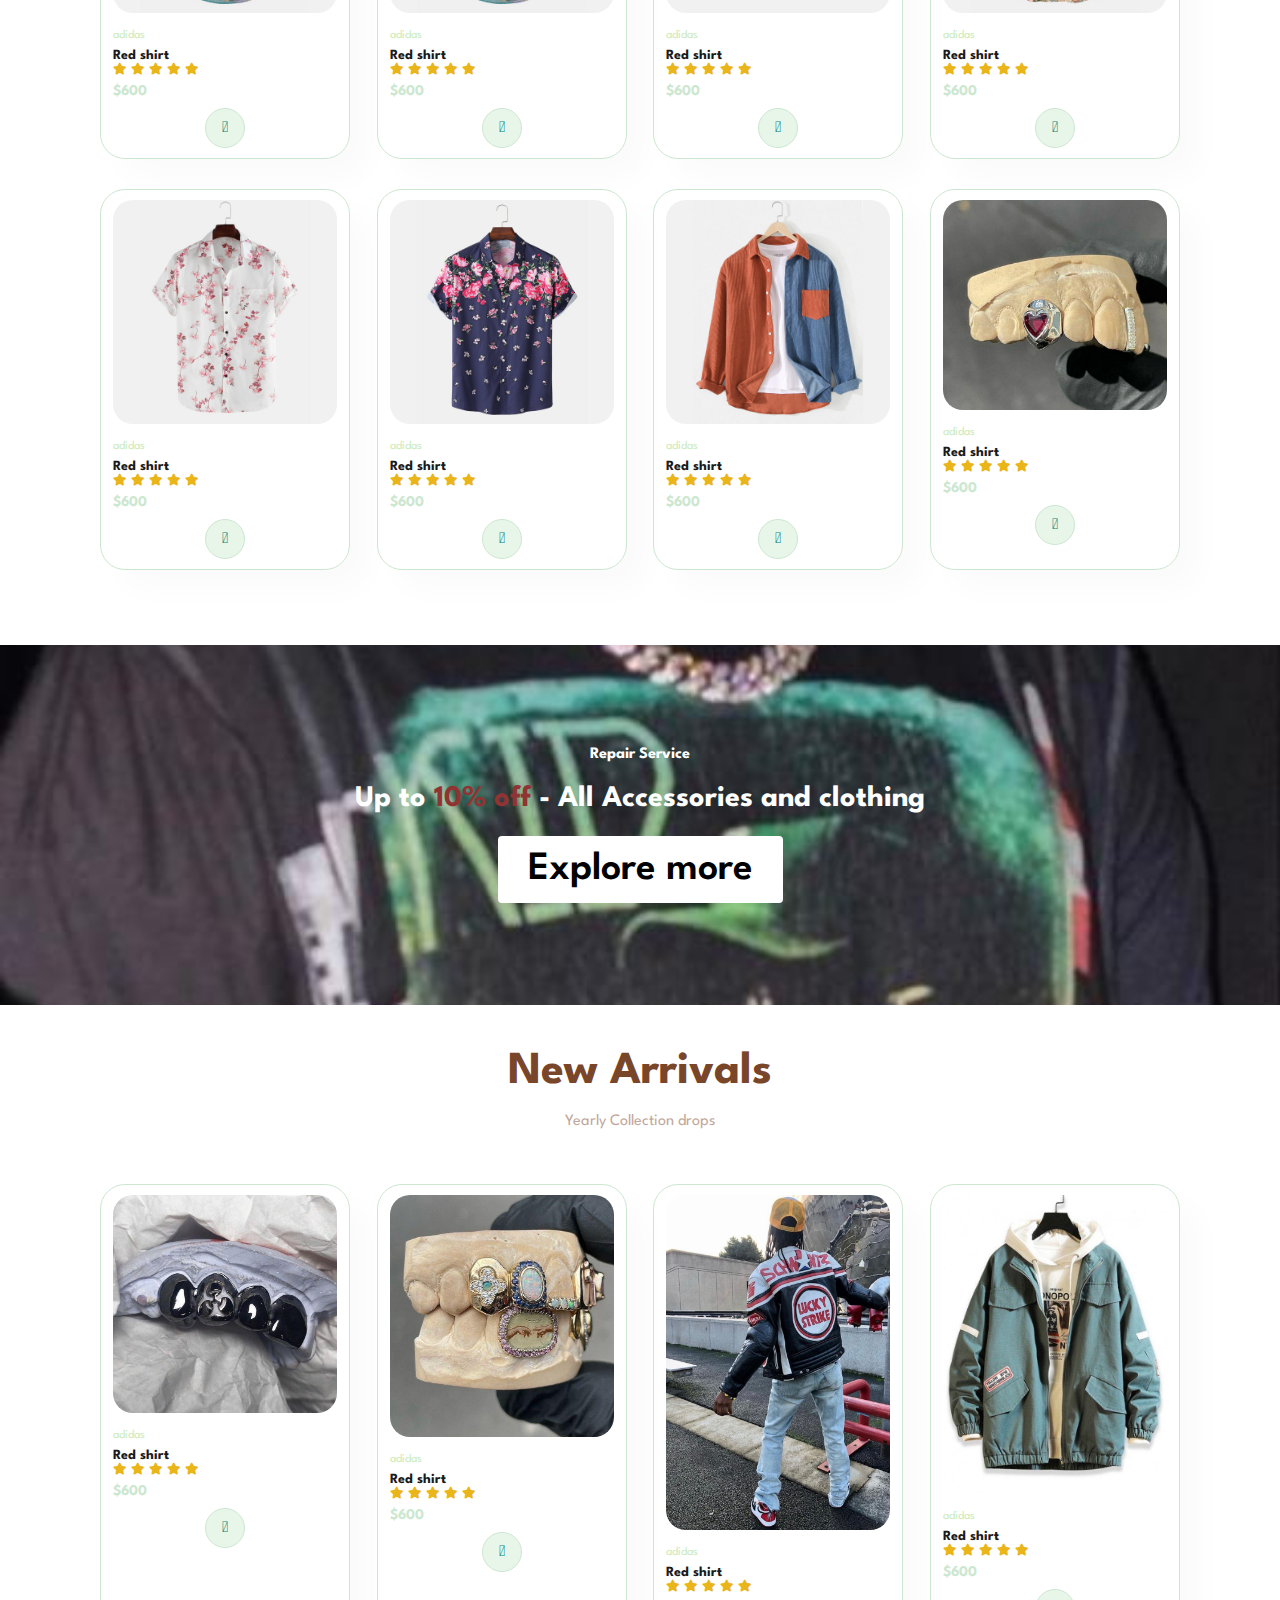
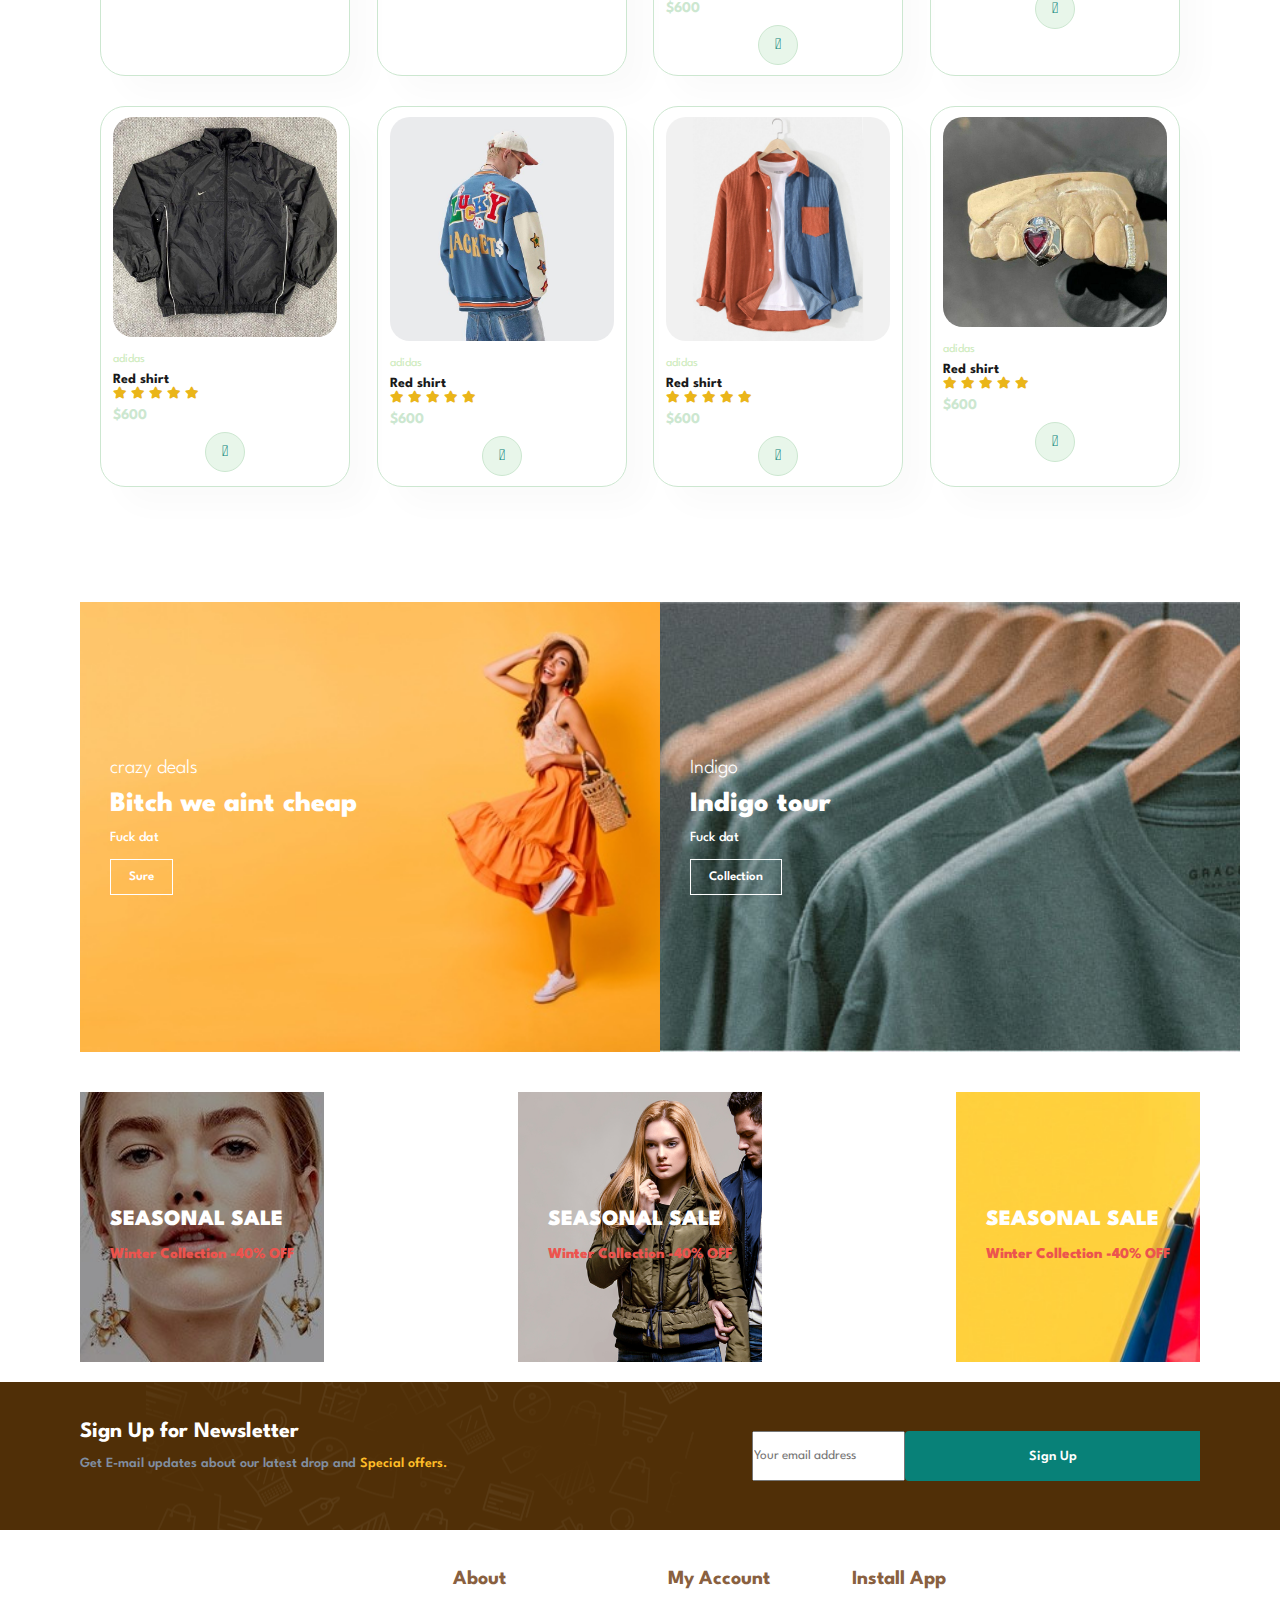
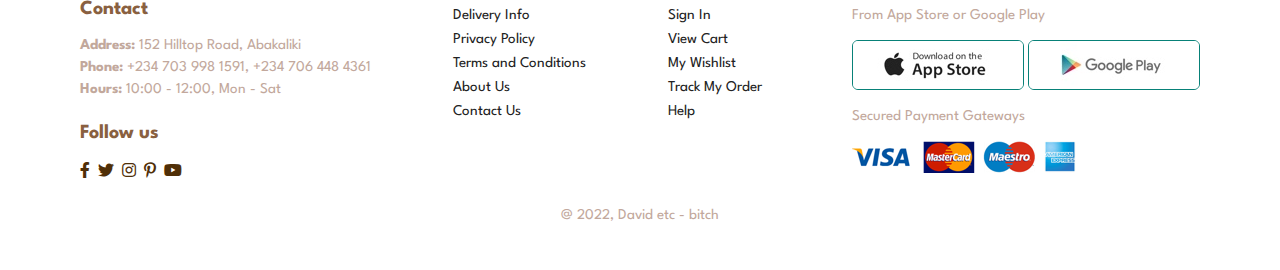
==== commit 9ed3941a: "Add files via upload" ====
--- a/index.html
+++ b/index.html
@@ -14,7 +14,7 @@
 <body>
 
 <section id="header">
-    <a href="#"><img src="img/logo.png.png" class="logo" alt=""></a>
+    <a href="#"><img src="img/logo.png" class="logo" alt=""></a>
 
     <div>
         <ul id="navbar">
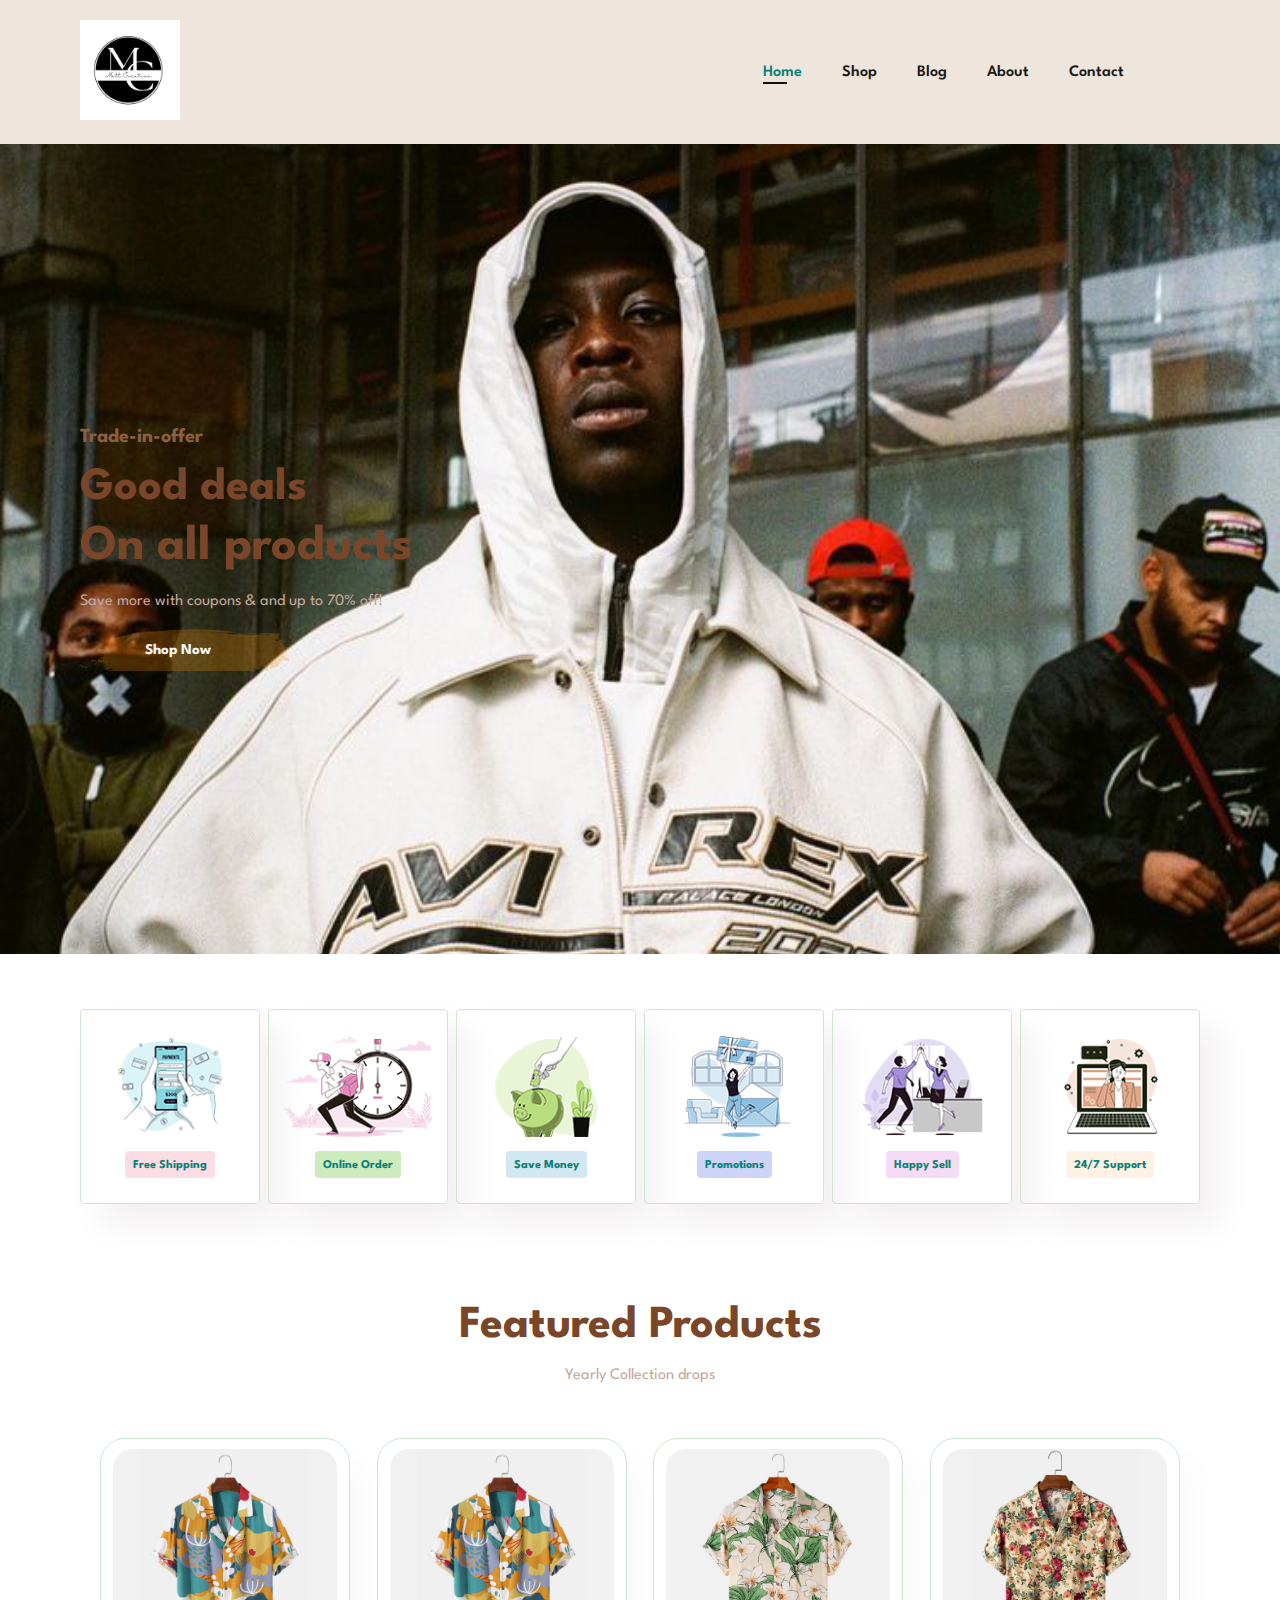
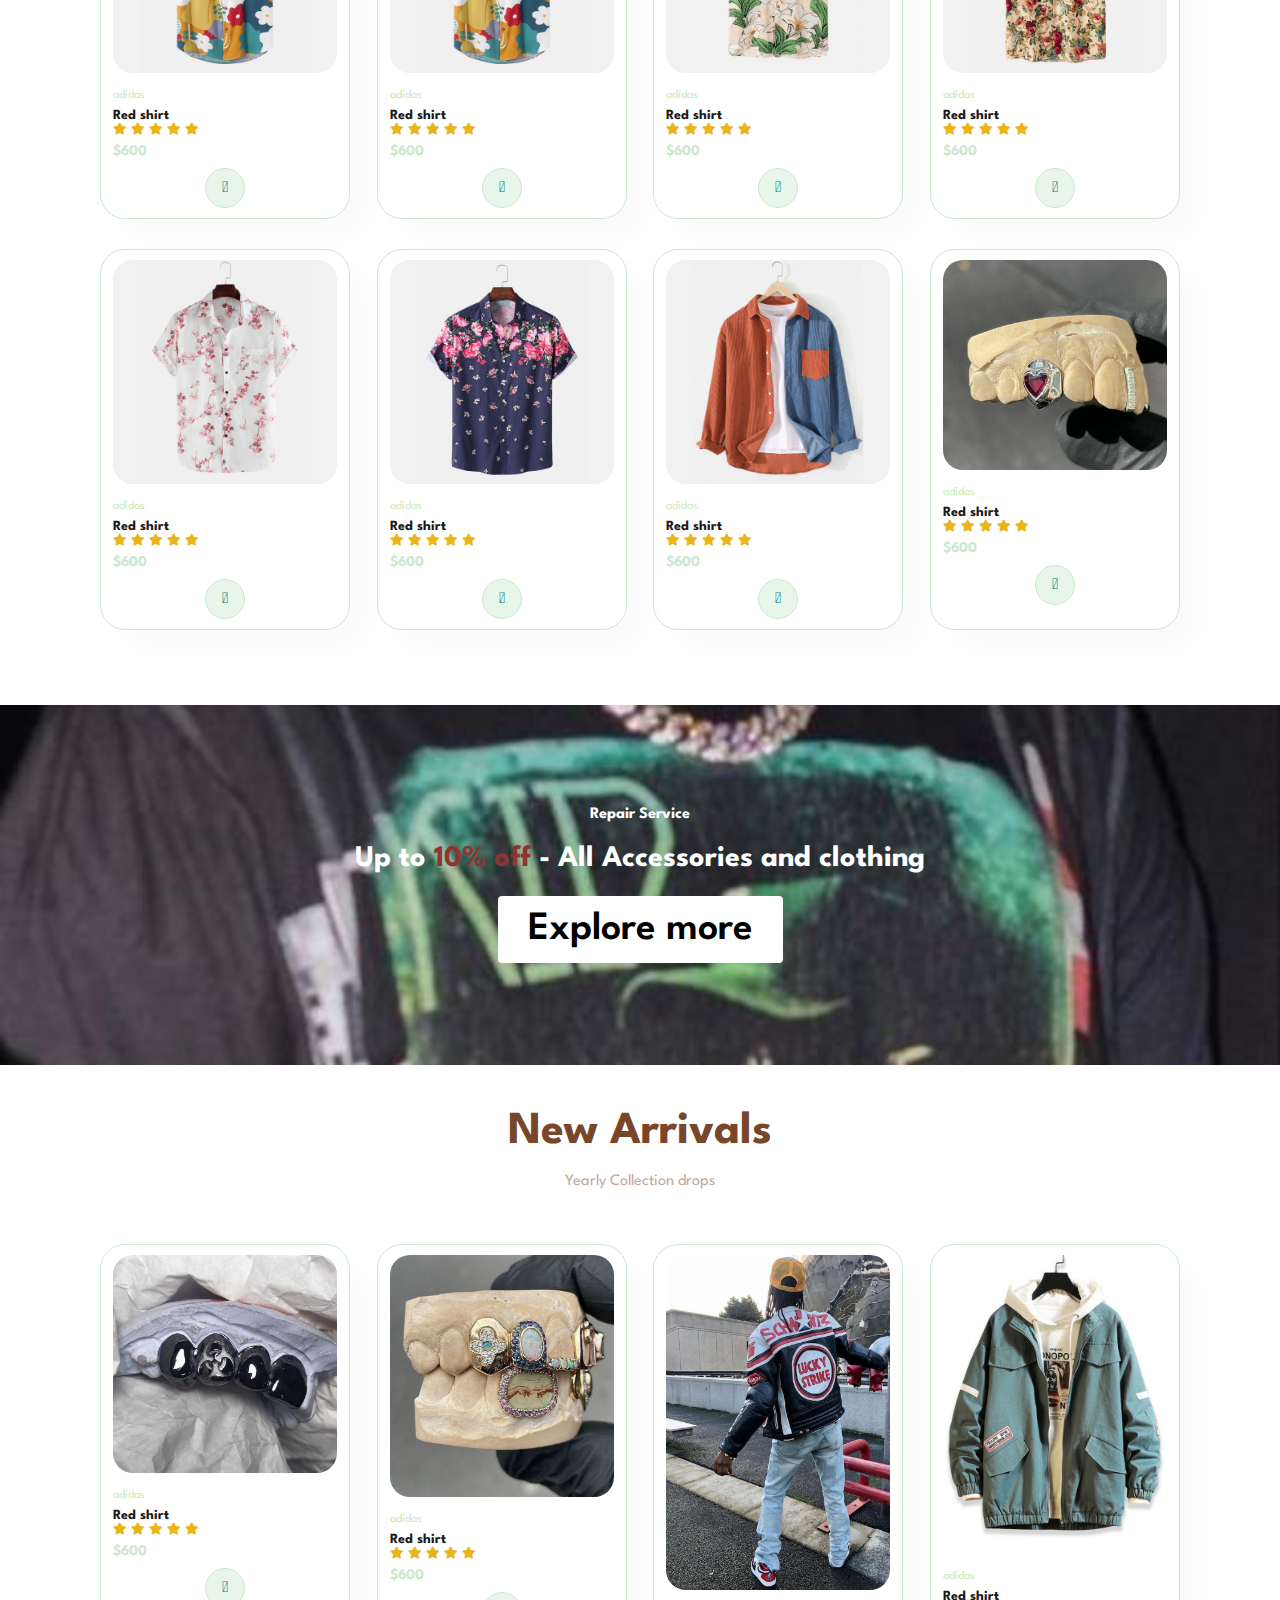
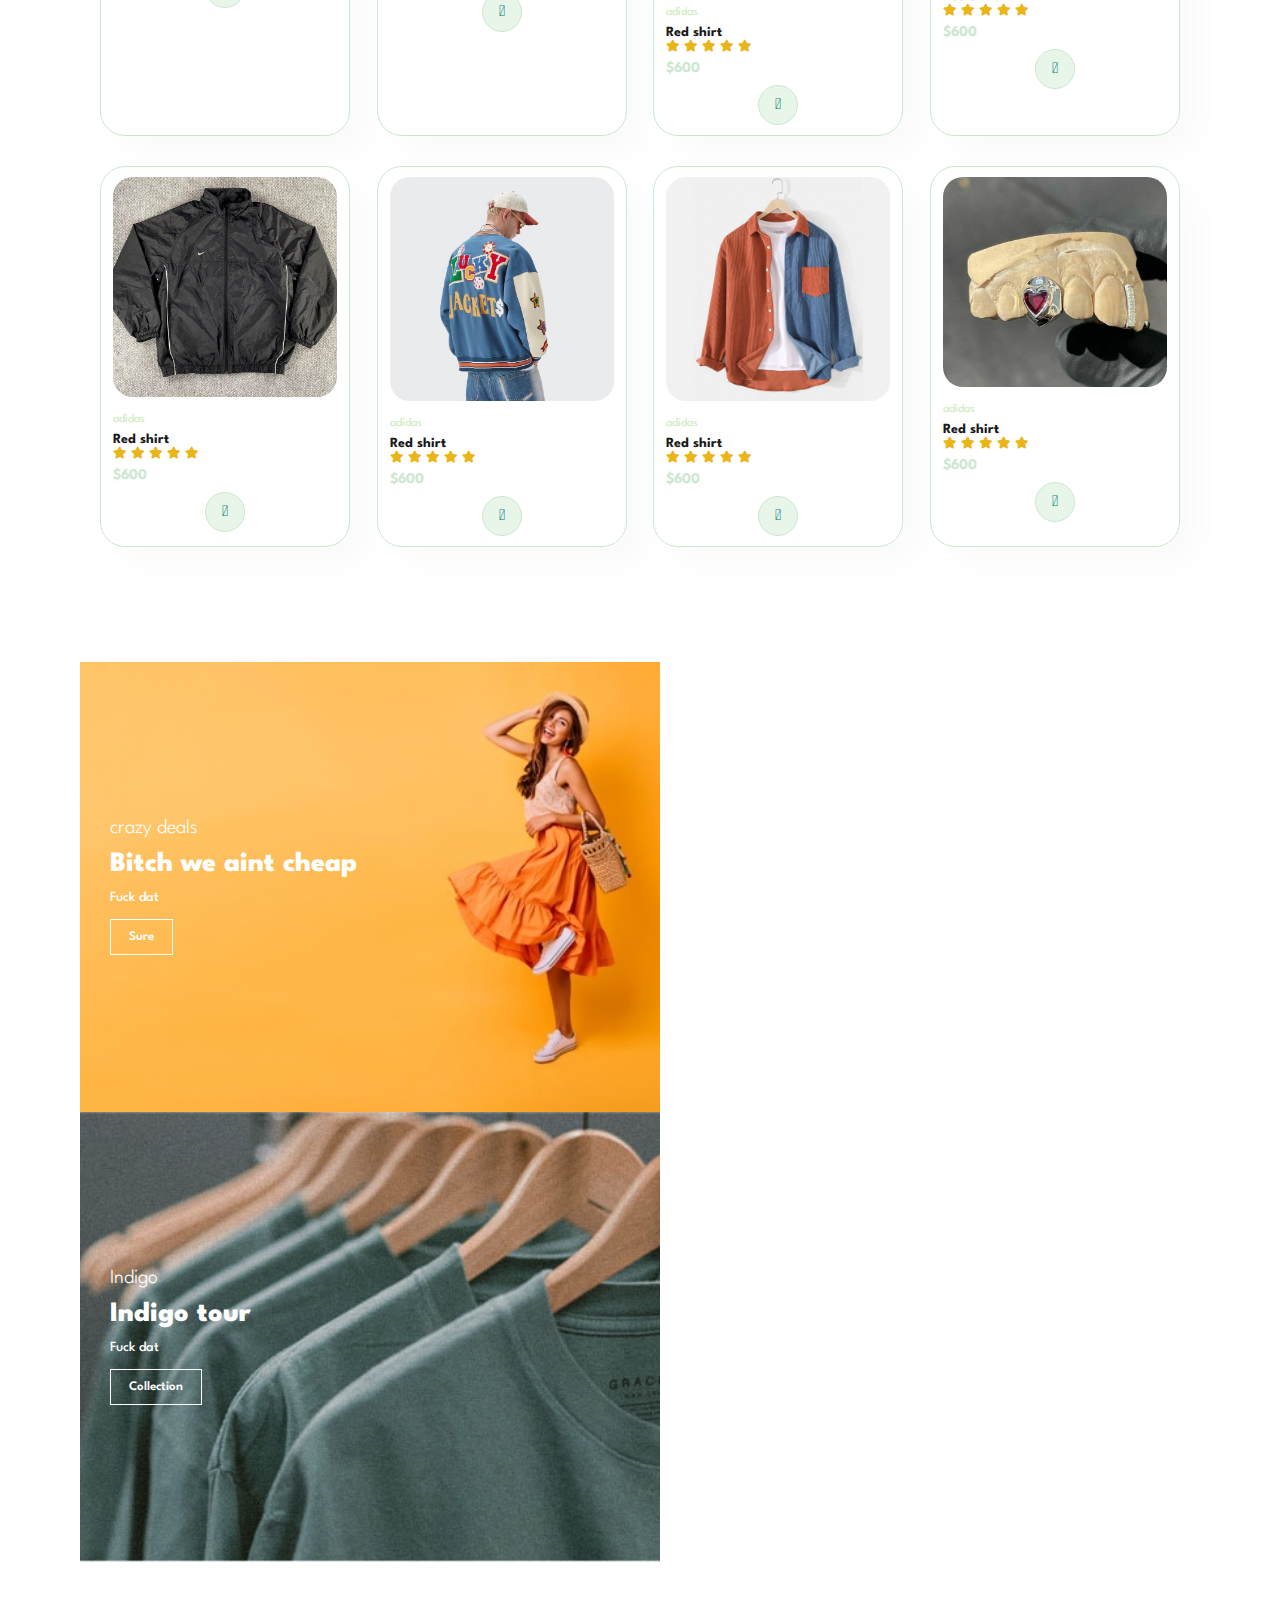
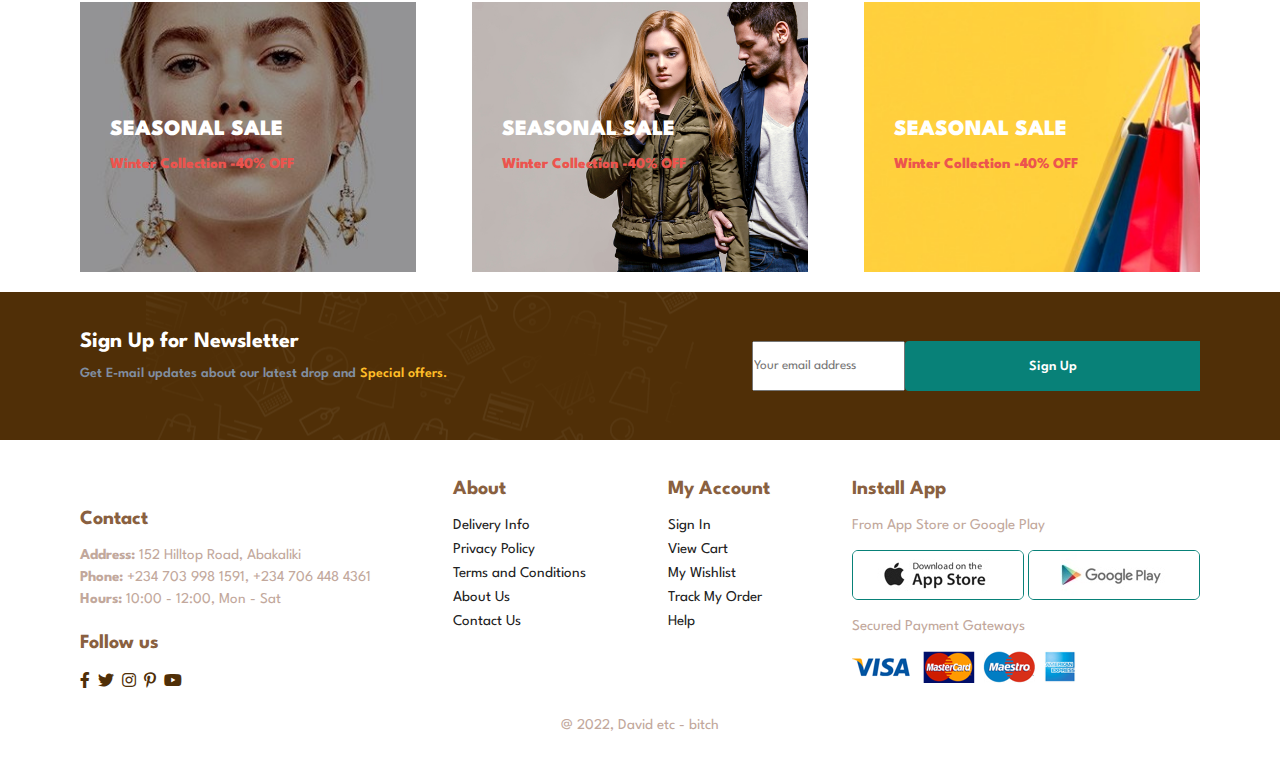
==== commit 1f76ff3f: "Add files via upload" ====
--- a/index.html
+++ b/index.html
@@ -24,7 +24,7 @@
             <li><a href="about.html">About</a></li>
             <li><a href="contact.html">Contact</a></li>
             <li><a href="cart.html"><i class="far fa-shopping-bag"></i></a></li>
-            <a href="lg-bag" id="close"><i class="far fa-times"></i></a>
+            <a href="" id="close"><i class="far fa-times"></i></a>
         </ul>
     </div>
     <div id="mobile">
--- a/style.css
+++ b/style.css
@@ -37,6 +37,7 @@
 .section-p1{
     padding: 40px 80px;
 }
+
 
 .section-m1{
     margin: 40 0;
@@ -59,6 +60,10 @@
     position: static;
     top: 0;
     left: 0;
+}
+#header img{
+    width: 100px;
+    height: 100px;
 }
 
 #navbar {
@@ -326,6 +331,12 @@
     color: #fff;
 }
 
+#sm-banner{
+    display: flex;
+    justify-content: space-between;
+    flex-wrap: wrap;
+}
+
 #sm-banner .banner-box {
     display: flex;
     flex-direction: column;
@@ -339,14 +350,9 @@
     padding: 30px;
 }
 
-#sm-banner{
-    display: flex;
-    justify-content: space-between;
-}
 
 #sm-banner .banner-box2{
     background-image: url(img/banner/b10.jpg);
-    align-self: flex-start;
 }
 
 #sm-banner h4{
@@ -386,7 +392,7 @@
     justify-content: center;
     align-items: flex-start;
     background-image: url(img/banner/b7.jpg);
-    min-width: 30px;
+    min-width: 30%;
     height: 30vh;
     background-size: cover;
     background-position: center;
